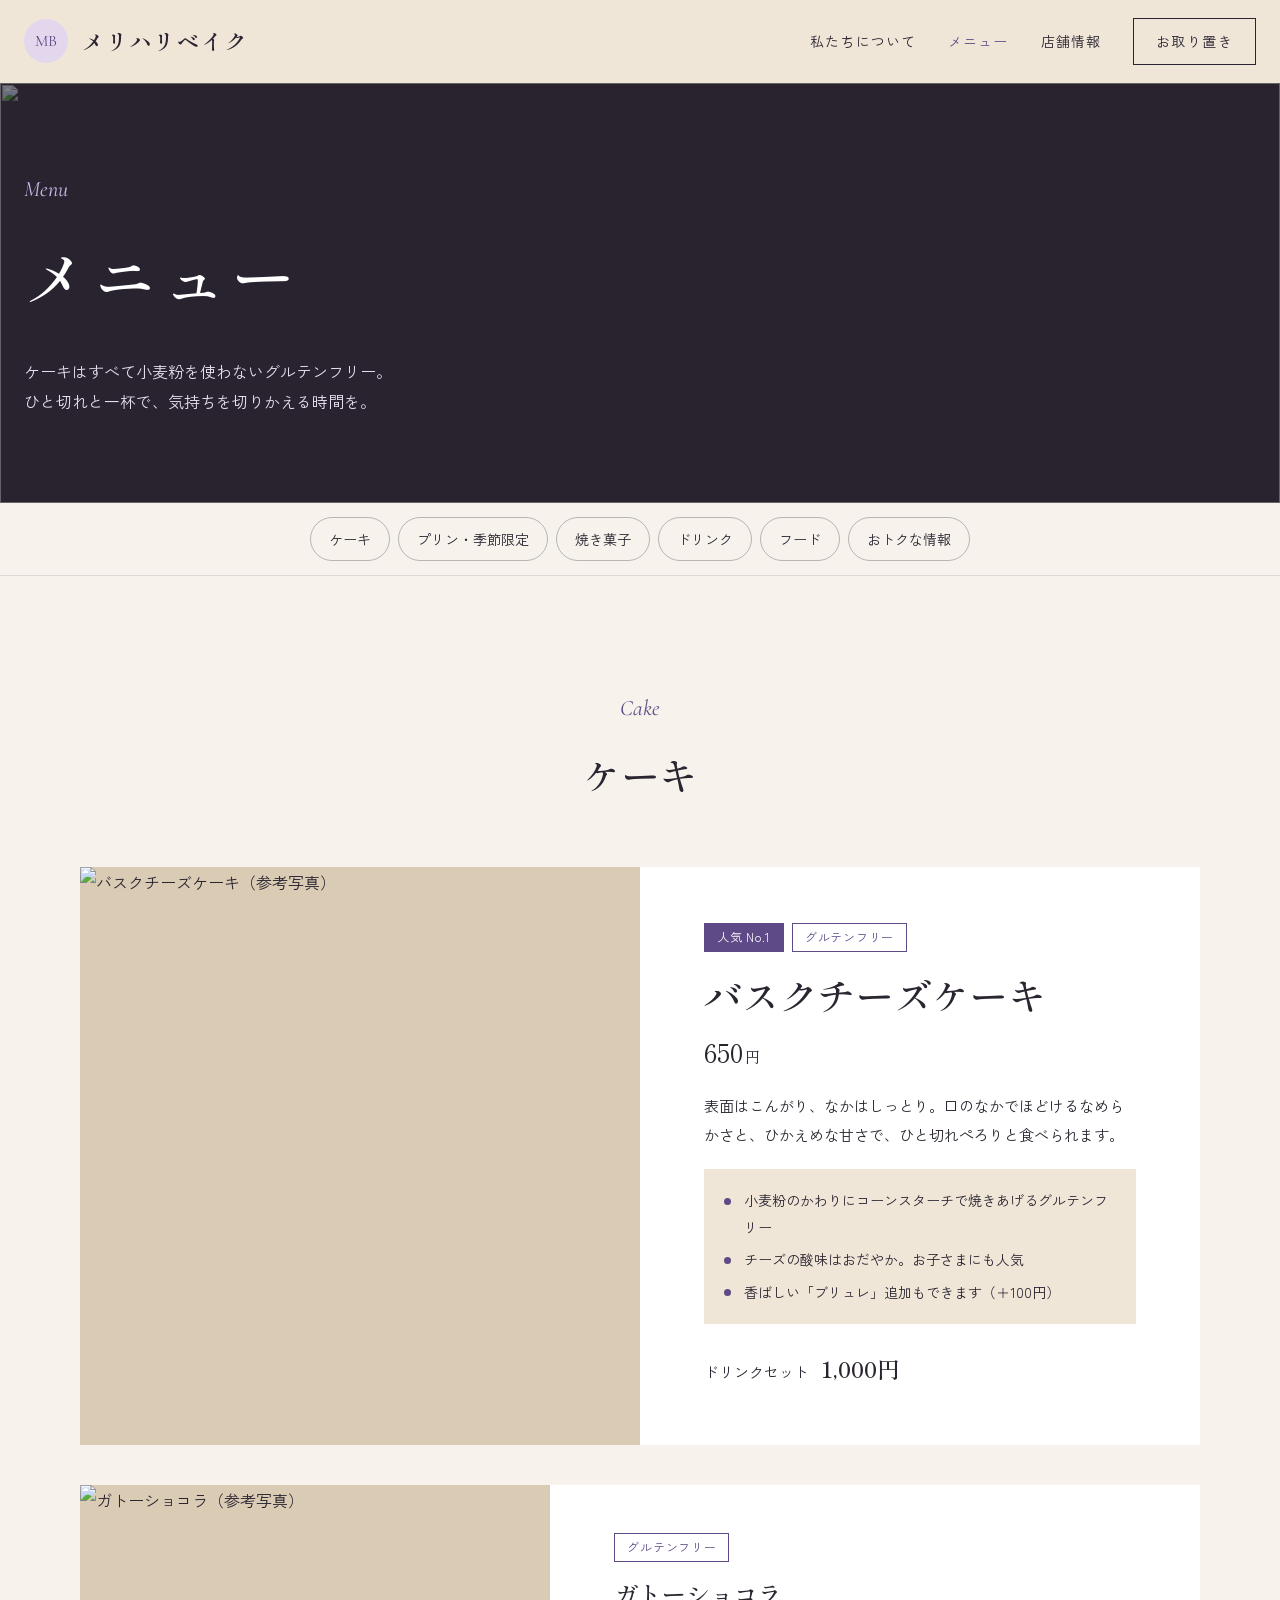
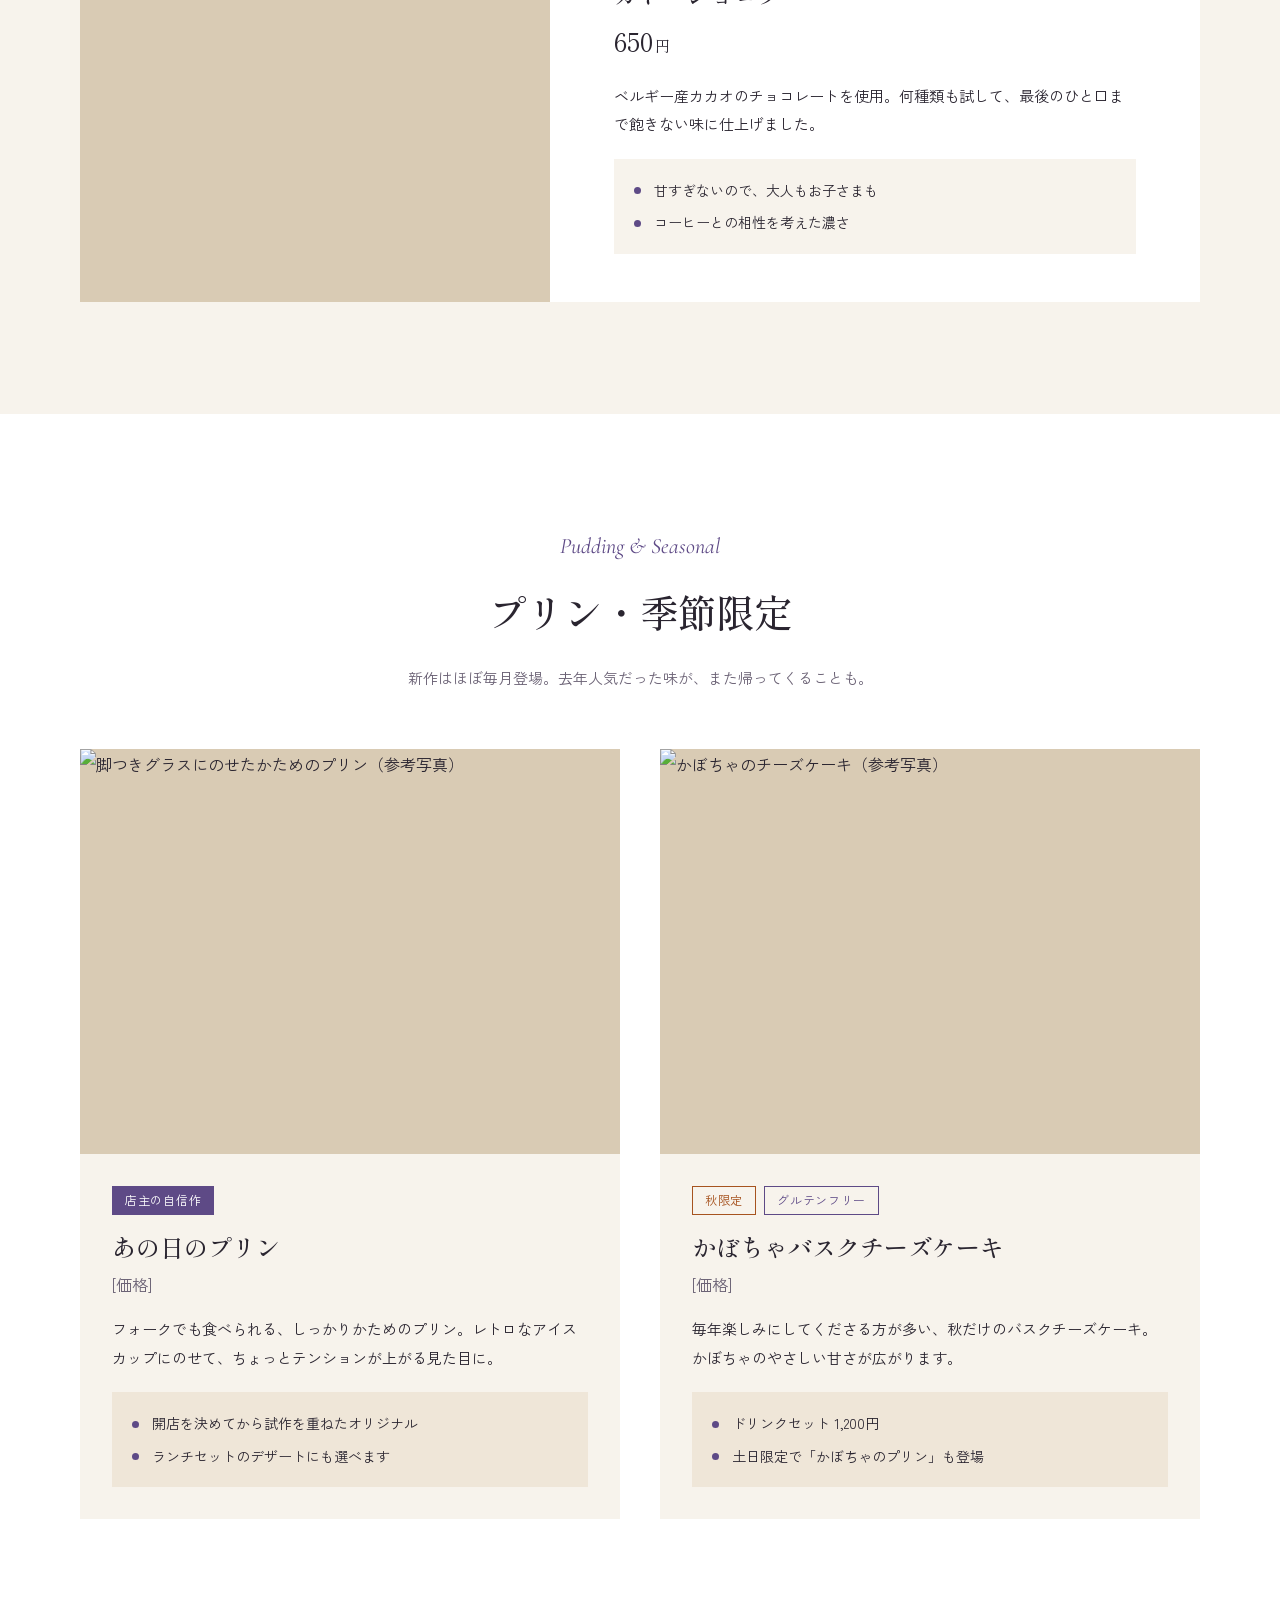
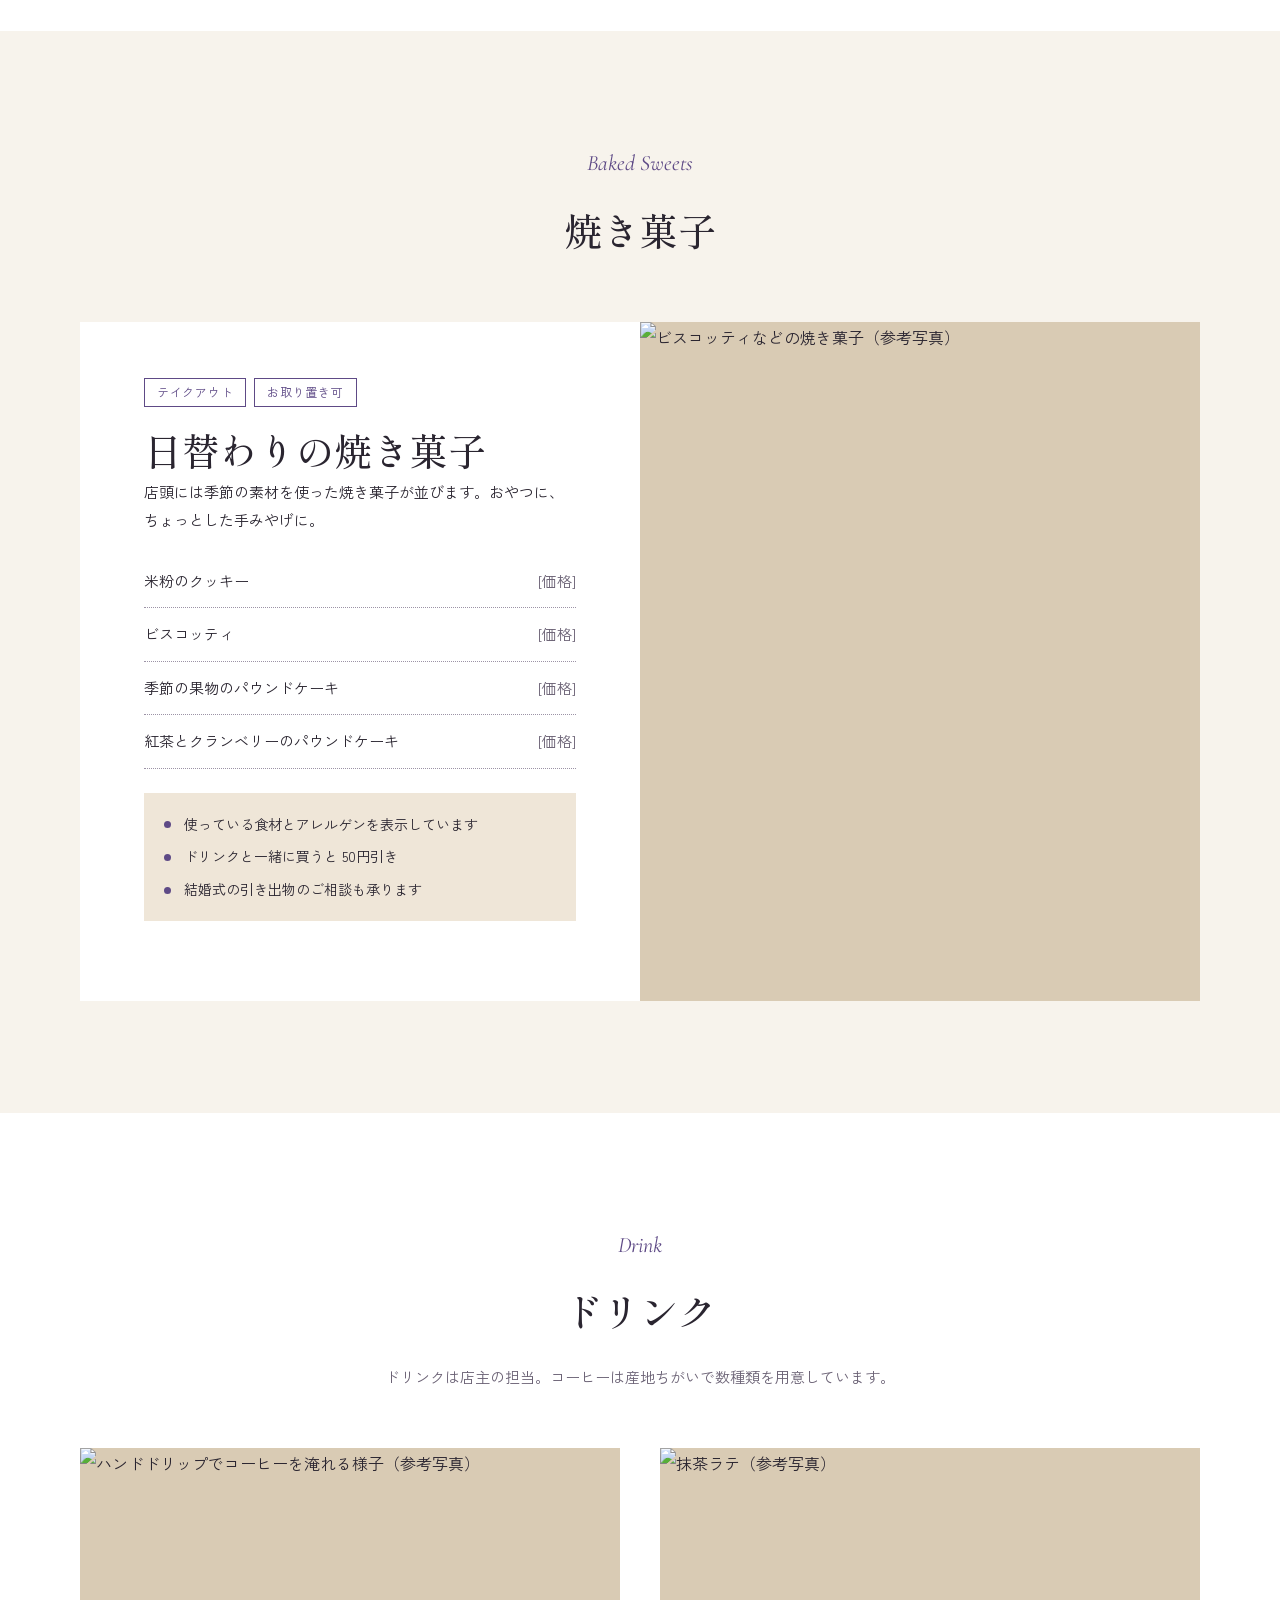
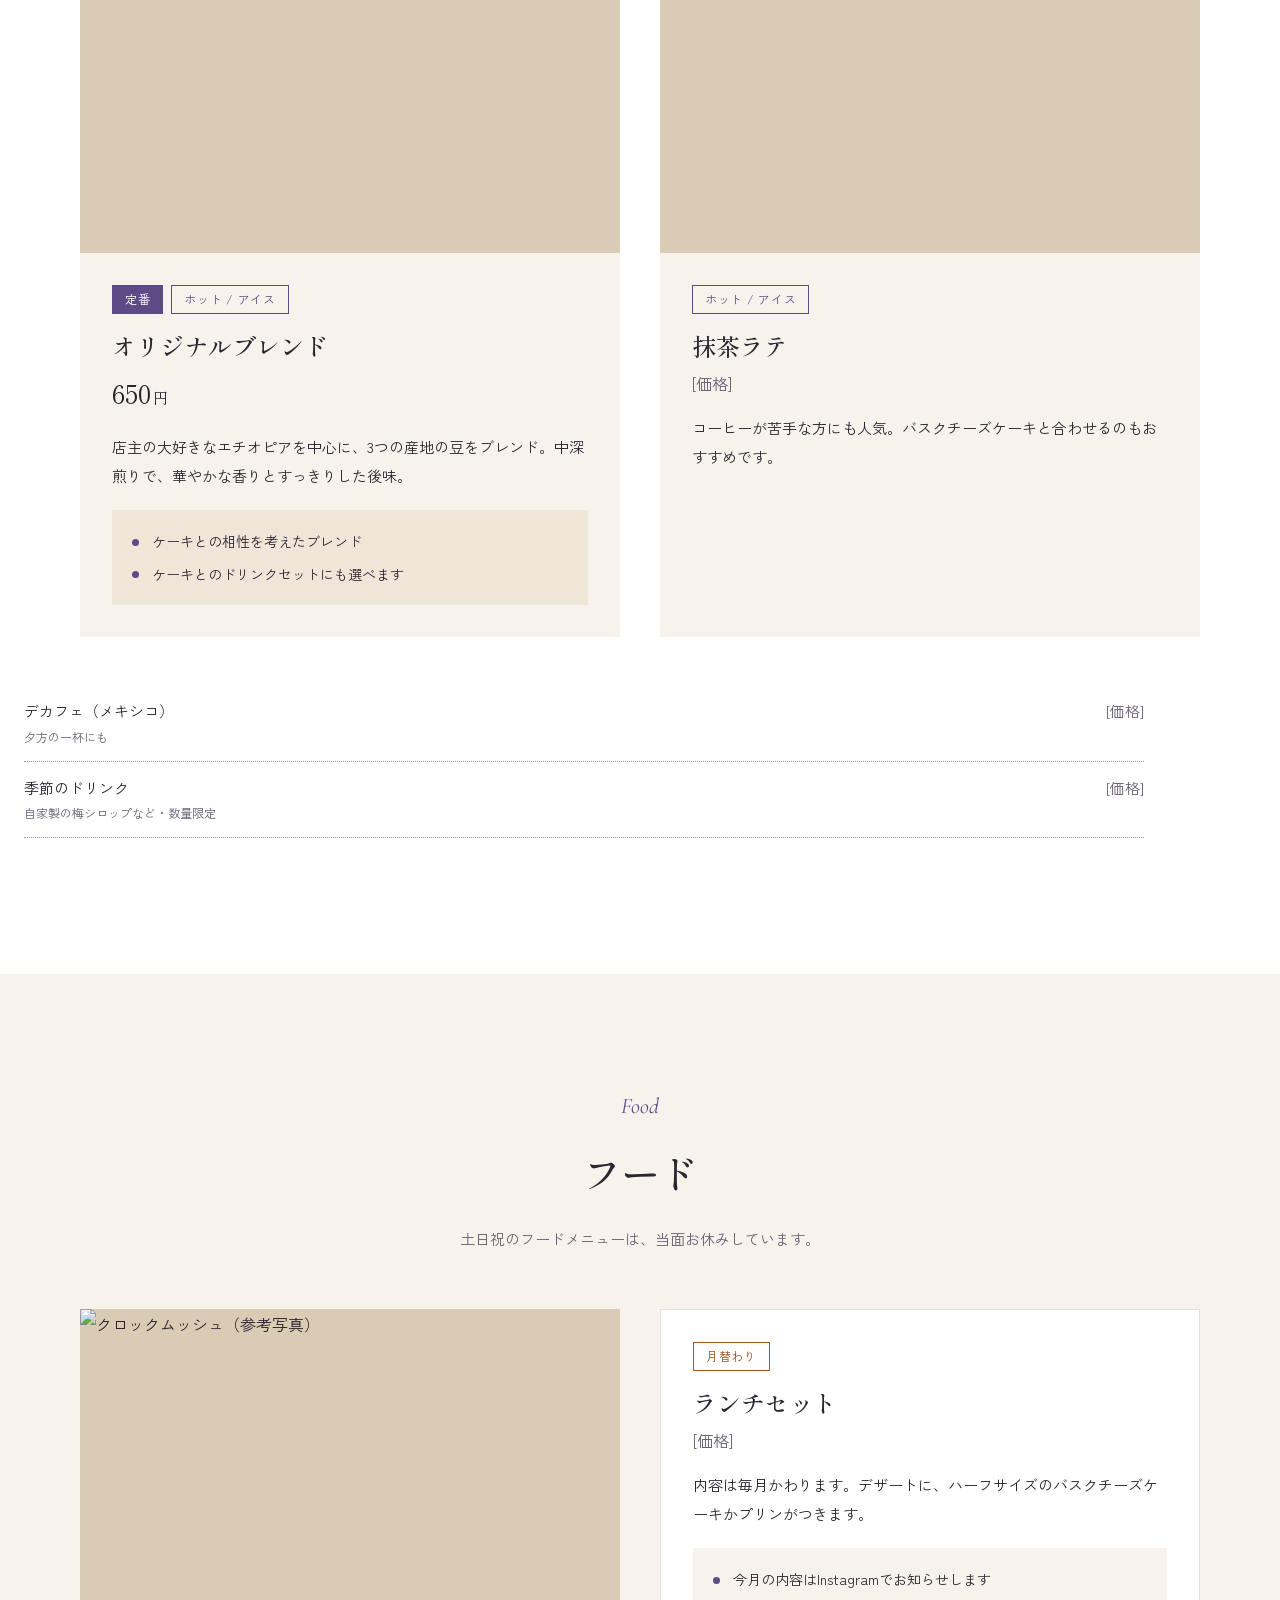
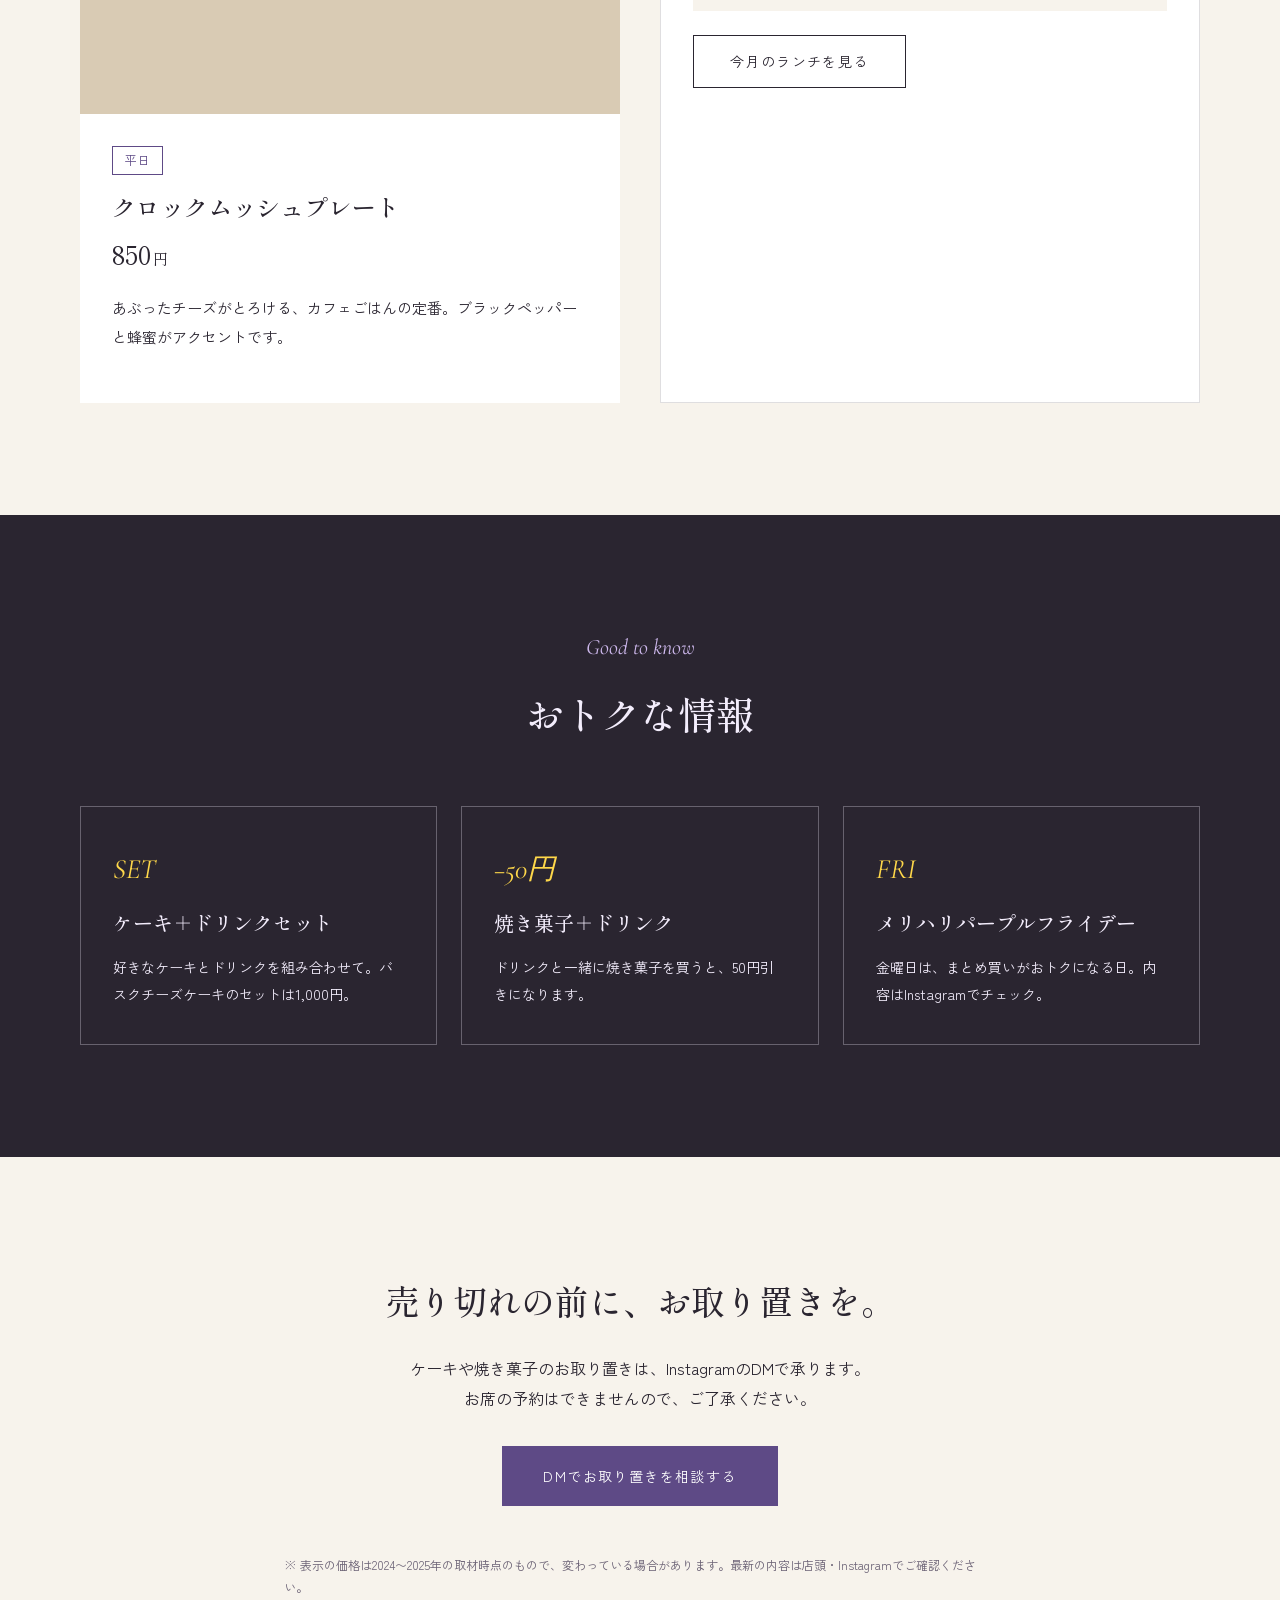
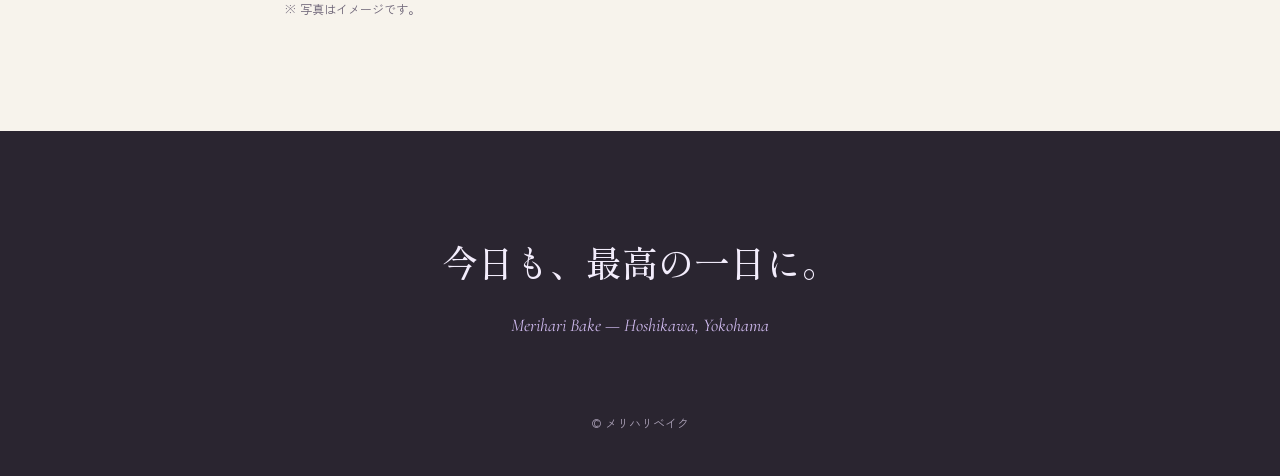
==== menu.html @ c96ef7c1 "Add files via upload" ====
<!doctype html>
<html lang="ja">
<head>
  <meta charset="utf-8">
  <meta name="viewport" content="width=device-width, initial-scale=1">
  <title>メニュー｜メリハリベイク 横浜・星川のベイクカフェ</title>
  <meta name="description" content="メリハリベイクのメニュー。グルテンフリーのバスクチーズケーキ、ガトーショコラ、あの日のプリン、焼き菓子、オリジナルブレンドコーヒー、クロックムッシュプレートなど。">
  <link rel="preconnect" href="https://fonts.googleapis.com">
  <link rel="preconnect" href="https://fonts.gstatic.com" crossorigin>
  <link href="https://fonts.googleapis.com/css2?family=Shippori+Mincho:wght@500;600&family=Zen+Kaku+Gothic+New:wght@400;500;700&family=Cormorant+Garamond:ital,wght@1,500&display=swap" rel="stylesheet">
  <link rel="stylesheet" href="style.css?v=6">
</head>
<body>

  <header class="site-header">
    <div class="site-header__inner">
      <a href="index.html" class="brand">
        <span class="brand__logo" aria-hidden="true">MB</span>
        <span class="brand__name">メリハリベイク</span>
      </a>
      <button class="nav-toggle" type="button" aria-expanded="false" aria-controls="global-nav" aria-label="メニューを開く">
        <span></span><span></span><span></span>
      </button>
      <nav id="global-nav" class="global-nav">
        <a href="index.html#about">私たちについて</a>
        <a href="menu.html" aria-current="page">メニュー</a>
        <a href="index.html#info">店舗情報</a>
        <a href="https://www.instagram.com/meriharibake/" class="btn-line" target="_blank" rel="noopener">お取り置き</a>
      </nav>
    </div>
  </header>

  <main>
    <section class="page-hero">
      <img class="page-hero__bg" src="images/cheesecake.jpg" alt="">
      <div class="page-hero__inner">
        <p class="eyebrow eyebrow--light">Menu</p>
        <h1 class="page-hero__title">メニュー</h1>
        <p class="page-hero__lead">ケーキはすべて小麦粉を使わないグルテンフリー。<br>ひと切れと一杯で、気持ちを切りかえる時間を。</p>
      </div>
    </section>

    <nav class="category-nav" aria-label="メニューのカテゴリー">
      <a href="#cake">ケーキ</a>
      <a href="#seasonal">プリン・季節限定</a>
      <a href="#baked">焼き菓子</a>
      <a href="#drink">ドリンク</a>
      <a href="#food">フード</a>
      <a href="#deal">おトクな情報</a>
    </nav>

    <!-- ===== ケーキ ===== -->
    <section id="cake" class="menu-section">
      <div class="menu-section__head">
        <p class="eyebrow">Cake</p>
        <h2 class="section-title">ケーキ</h2>
      </div>

      <article class="pickup">
        <div class="pickup__media">
          <img src="images/cheesecake.jpg" alt="バスクチーズケーキ（参考写真）" loading="lazy">
        </div>
        <div class="pickup__body">
          <ul class="tags">
            <li class="tag tag--accent">人気 No.1</li>
            <li class="tag">グルテンフリー</li>
          </ul>
          <h3 class="item-name item-name--large">バスクチーズケーキ</h3>
          <p class="item-price">650<span>円</span></p>
          <p class="item-desc">表面はこんがり、なかはしっとり。口のなかでほどけるなめらかさと、ひかえめな甘さで、ひと切れぺろりと食べられます。</p>
          <ul class="points">
            <li>小麦粉のかわりにコーンスターチで焼きあげるグルテンフリー</li>
            <li>チーズの酸味はおだやか。お子さまにも人気</li>
            <li>香ばしい「ブリュレ」追加もできます（＋100円）</li>
          </ul>
          <p class="item-set">ドリンクセット <strong>1,000円</strong></p>
        </div>
      </article>

      <div class="item-grid item-grid--single">
        <article class="item-card">
          <div class="item-card__media">
            <img src="images/menu/gateau-chocolat.jpg" alt="ガトーショコラ（参考写真）" loading="lazy">
          </div>
          <div class="item-card__body">
            <ul class="tags"><li class="tag">グルテンフリー</li></ul>
            <h3 class="item-name">ガトーショコラ</h3>
            <p class="item-price">650<span>円</span></p>
            <p class="item-desc">ベルギー産カカオのチョコレートを使用。何種類も試して、最後のひと口まで飽きない味に仕上げました。</p>
            <ul class="points">
              <li>甘すぎないので、大人もお子さまも</li>
              <li>コーヒーとの相性を考えた濃さ</li>
            </ul>
          </div>
        </article>
      </div>
    </section>

    <!-- ===== プリン・季節限定 ===== -->
    <section id="seasonal" class="menu-section menu-section--tint">
      <div class="menu-section__head">
        <p class="eyebrow">Pudding &amp; Seasonal</p>
        <h2 class="section-title">プリン・季節限定</h2>
        <p class="menu-section__lead">新作はほぼ毎月登場。去年人気だった味が、また帰ってくることも。</p>
      </div>

      <div class="item-grid">
        <article class="item-card">
          <div class="item-card__media">
            <img src="images/menu/pudding.jpg" alt="脚つきグラスにのせたかためのプリン（参考写真）" loading="lazy">
          </div>
          <div class="item-card__body">
            <ul class="tags"><li class="tag tag--accent">店主の自信作</li></ul>
            <h3 class="item-name">あの日のプリン</h3>
            <p class="item-price item-price--tbd">[価格]</p>
            <p class="item-desc">フォークでも食べられる、しっかりかためのプリン。レトロなアイスカップにのせて、ちょっとテンションが上がる見た目に。</p>
            <ul class="points">
              <li>開店を決めてから試作を重ねたオリジナル</li>
              <li>ランチセットのデザートにも選べます</li>
            </ul>
          </div>
        </article>

        <article class="item-card">
          <div class="item-card__media">
            <img src="images/menu/pumpkin-basque.jpg" alt="かぼちゃのチーズケーキ（参考写真）" loading="lazy">
          </div>
          <div class="item-card__body">
            <ul class="tags">
              <li class="tag tag--season">秋限定</li>
              <li class="tag">グルテンフリー</li>
            </ul>
            <h3 class="item-name">かぼちゃバスクチーズケーキ</h3>
            <p class="item-price item-price--tbd">[価格]</p>
            <p class="item-desc">毎年楽しみにしてくださる方が多い、秋だけのバスクチーズケーキ。かぼちゃのやさしい甘さが広がります。</p>
            <ul class="points">
              <li>ドリンクセット 1,200円</li>
              <li>土日限定で「かぼちゃのプリン」も登場</li>
            </ul>
          </div>
        </article>
      </div>
    </section>

    <!-- ===== 焼き菓子 ===== -->
    <section id="baked" class="menu-section">
      <div class="menu-section__head">
        <p class="eyebrow">Baked Sweets</p>
        <h2 class="section-title">焼き菓子</h2>
      </div>

      <article class="pickup pickup--reverse">
        <div class="pickup__media">
          <img src="images/menu/baked-sweets.jpg" alt="ビスコッティなどの焼き菓子（参考写真）" loading="lazy">
        </div>
        <div class="pickup__body">
          <ul class="tags"><li class="tag">テイクアウト</li><li class="tag">お取り置き可</li></ul>
          <h3 class="item-name item-name--large">日替わりの焼き菓子</h3>
          <p class="item-desc">店頭には季節の素材を使った焼き菓子が並びます。おやつに、ちょっとした手みやげに。</p>
          <ul class="price-list">
            <li><span>米粉のクッキー</span><span class="price-list__price">[価格]</span></li>
            <li><span>ビスコッティ</span><span class="price-list__price">[価格]</span></li>
            <li><span>季節の果物のパウンドケーキ</span><span class="price-list__price">[価格]</span></li>
            <li><span>紅茶とクランベリーのパウンドケーキ</span><span class="price-list__price">[価格]</span></li>
          </ul>
          <ul class="points">
            <li>使っている食材とアレルゲンを表示しています</li>
            <li>ドリンクと一緒に買うと 50円引き</li>
            <li>結婚式の引き出物のご相談も承ります</li>
          </ul>
        </div>
      </article>
    </section>

    <!-- ===== ドリンク ===== -->
    <section id="drink" class="menu-section menu-section--tint">
      <div class="menu-section__head">
        <p class="eyebrow">Drink</p>
        <h2 class="section-title">ドリンク</h2>
        <p class="menu-section__lead">ドリンクは店主の担当。コーヒーは産地ちがいで数種類を用意しています。</p>
      </div>

      <div class="item-grid">
        <article class="item-card">
          <div class="item-card__media">
            <img src="images/coffee.jpg" alt="ハンドドリップでコーヒーを淹れる様子（参考写真）" loading="lazy">
          </div>
          <div class="item-card__body">
            <ul class="tags"><li class="tag tag--accent">定番</li><li class="tag">ホット / アイス</li></ul>
            <h3 class="item-name">オリジナルブレンド</h3>
            <p class="item-price">650<span>円</span></p>
            <p class="item-desc">店主の大好きなエチオピアを中心に、3つの産地の豆をブレンド。中深煎りで、華やかな香りとすっきりした後味。</p>
            <ul class="points">
              <li>ケーキとの相性を考えたブレンド</li>
              <li>ケーキとのドリンクセットにも選べます</li>
            </ul>
          </div>
        </article>

        <article class="item-card">
          <div class="item-card__media">
            <img src="images/menu/matcha-latte.jpg" alt="抹茶ラテ（参考写真）" loading="lazy">
          </div>
          <div class="item-card__body">
            <ul class="tags"><li class="tag">ホット / アイス</li></ul>
            <h3 class="item-name">抹茶ラテ</h3>
            <p class="item-price item-price--tbd">[価格]</p>
            <p class="item-desc">コーヒーが苦手な方にも人気。バスクチーズケーキと合わせるのもおすすめです。</p>
          </div>
        </article>
      </div>

      <ul class="price-list price-list--wide">
        <li><span>デカフェ（メキシコ）<small>夕方の一杯にも</small></span><span class="price-list__price">[価格]</span></li>
        <li><span>季節のドリンク<small>自家製の梅シロップなど・数量限定</small></span><span class="price-list__price">[価格]</span></li>
      </ul>
    </section>

    <!-- ===== フード ===== -->
    <section id="food" class="menu-section">
      <div class="menu-section__head">
        <p class="eyebrow">Food</p>
        <h2 class="section-title">フード</h2>
        <p class="menu-section__lead">土日祝のフードメニューは、当面お休みしています。</p>
      </div>

      <div class="item-grid">
        <article class="item-card">
          <div class="item-card__media">
            <img src="images/menu/croque-monsieur.jpg" alt="クロックムッシュ（参考写真）" loading="lazy">
          </div>
          <div class="item-card__body">
            <ul class="tags"><li class="tag">平日</li></ul>
            <h3 class="item-name">クロックムッシュプレート</h3>
            <p class="item-price">850<span>円</span></p>
            <p class="item-desc">あぶったチーズがとろける、カフェごはんの定番。ブラックペッパーと蜂蜜がアクセントです。</p>
          </div>
        </article>

        <article class="item-card item-card--text">
          <div class="item-card__body">
            <ul class="tags"><li class="tag tag--season">月替わり</li></ul>
            <h3 class="item-name">ランチセット</h3>
            <p class="item-price item-price--tbd">[価格]</p>
            <p class="item-desc">内容は毎月かわります。デザートに、ハーフサイズのバスクチーズケーキかプリンがつきます。</p>
            <ul class="points">
              <li>今月の内容はInstagramでお知らせします</li>
            </ul>
            <a href="https://www.instagram.com/meriharibake/" class="btn-line" target="_blank" rel="noopener">今月のランチを見る</a>
          </div>
        </article>
      </div>
    </section>

    <!-- ===== おトクな情報 ===== -->
    <section id="deal" class="deal">
      <div class="menu-section__head">
        <p class="eyebrow eyebrow--light">Good to know</p>
        <h2 class="section-title">おトクな情報</h2>
      </div>
      <div class="deal__grid">
        <div class="deal__item">
          <p class="deal__label">SET</p>
          <h3 class="deal__title">ケーキ＋ドリンクセット</h3>
          <p>好きなケーキとドリンクを組み合わせて。バスクチーズケーキのセットは1,000円。</p>
        </div>
        <div class="deal__item">
          <p class="deal__label">−50円</p>
          <h3 class="deal__title">焼き菓子＋ドリンク</h3>
          <p>ドリンクと一緒に焼き菓子を買うと、50円引きになります。</p>
        </div>
        <div class="deal__item">
          <p class="deal__label">FRI</p>
          <h3 class="deal__title">メリハリパープルフライデー</h3>
          <p>金曜日は、まとめ買いがおトクになる日。内容はInstagramでチェック。</p>
        </div>
      </div>
    </section>

    <section class="menu-cta">
      <h2 class="menu-cta__title">売り切れの前に、お取り置きを。</h2>
      <p>ケーキや焼き菓子のお取り置きは、InstagramのDMで承ります。<br>お席の予約はできませんので、ご了承ください。</p>
      <a href="https://www.instagram.com/meriharibake/" class="btn-fill" target="_blank" rel="noopener">DMでお取り置きを相談する</a>
      <p class="menu-cta__note">※ 表示の価格は2024〜2025年の取材時点のもので、変わっている場合があります。最新の内容は店頭・Instagramでご確認ください。<br>※ 写真はイメージです。</p>
    </section>
  </main>

  <footer class="site-footer">
    <p class="site-footer__message">今日も、最高の一日に。</p>
    <p class="site-footer__sub">Merihari Bake — Hoshikawa, Yokohama</p>
    <small class="site-footer__copy">© メリハリベイク</small>
  </footer>

  <script>
    const toggle = document.querySelector('.nav-toggle');
    const nav = document.getElementById('global-nav');
    toggle.addEventListener('click', () => {
      const open = toggle.getAttribute('aria-expanded') === 'true';
      toggle.setAttribute('aria-expanded', String(!open));
      toggle.setAttribute('aria-label', open ? 'メニューを開く' : 'メニューを閉じる');
      nav.classList.toggle('is-open', !open);
    });
    nav.querySelectorAll('a').forEach((link) => {
      link.addEventListener('click', () => {
        toggle.setAttribute('aria-expanded', 'false');
        toggle.setAttribute('aria-label', 'メニューを開く');
        nav.classList.remove('is-open');
      });
    });
  </script>
</body>
</html>
---- style.css ----
/* ===== メリハリベイク E案 ===== */

:root {
  --color-ivory: #F7F3EC;
  --color-beige: #EFE6D8;
  --color-ink: #2A2530;
  --color-purple: #5E4A86;
  --color-purple-light: #E3D7EE;
  --color-lilac: #CDB8EC;
  --color-night-text: #F3EDFC;
  --color-muted: #6B6275;
  --color-white: #FFFFFF;

  --font-serif: 'Shippori Mincho', serif;
  --font-sans: 'Zen Kaku Gothic New', sans-serif;
  --font-accent: 'Cormorant Garamond', serif;

  --content-width: 1280px;
  --gutter: 24px;
}

*,
*::before,
*::after {
  box-sizing: border-box;
}

html {
  scroll-behavior: smooth;
}

/* 固定ヘッダーにリンク先の見出しが隠れないように */
section[id] {
  scroll-margin-top: 80px;
}

body {
  margin: 0;
  background: var(--color-ivory);
  color: var(--color-ink);
  font-family: var(--font-sans);
  line-height: 1.9;
  -webkit-font-smoothing: antialiased;
}

img {
  display: block;
  max-width: 100%;
}

a {
  color: var(--color-purple);
}

h1,
h2,
h3,
p {
  margin: 0;
}

/* ----- 共通パーツ ----- */

.eyebrow {
  font-family: var(--font-accent);
  font-style: italic;
  font-size: 22px;
  color: var(--color-purple);
}

.section-head {
  text-align: center;
  margin-bottom: 64px;
}

.section-title {
  font-family: var(--font-serif);
  font-weight: 500;
  font-size: clamp(28px, 3vw, 40px);
  margin-top: 8px;
}

.btn-line,
.btn-fill {
  display: inline-block;
  padding: 12px 36px;
  border: 1px solid var(--color-ink);
  color: var(--color-ink);
  font-size: 14px;
  letter-spacing: 0.1em;
  text-decoration: none;
  transition: background-color 0.3s, color 0.3s, background-size 0.4s ease;
}

.btn-line:hover {
  background: var(--color-ink);
  color: var(--color-white);
}

.btn-line--light {
  border-color: var(--color-white);
  color: var(--color-white);
}

.btn-line--light:hover {
  background: var(--color-white);
  color: var(--color-ink);
}

.btn-fill {
  background: var(--color-purple);
  border-color: var(--color-purple);
  color: var(--color-white);
}

.btn-fill:hover {
  background: var(--color-ink);
  border-color: var(--color-ink);
}

/* ----- ヘッダー ----- */

.site-header {
  position: sticky;
  top: 0;
  z-index: 10;
  background: var(--color-beige);
  padding: 0 var(--gutter);
}

.site-header__inner {
  max-width: var(--content-width);
  margin: 0 auto;
  padding: 18px 0;
  display: flex;
  align-items: center;
  justify-content: space-between;
  gap: 24px;
}

.brand {
  display: flex;
  align-items: center;
  gap: 14px;
  color: var(--color-ink);
  text-decoration: none;
}

.brand__logo {
  width: 44px;
  height: 44px;
  border-radius: 50%;
  background: var(--color-purple-light);
  color: var(--color-purple);
  display: flex;
  align-items: center;
  justify-content: center;
  font-family: var(--font-accent);
  font-size: 16px;
}

.brand__name {
  font-family: var(--font-serif);
  font-weight: 600;
  font-size: 22px;
  letter-spacing: 0.08em;
}

.global-nav {
  display: flex;
  align-items: center;
  gap: 32px;
  font-size: 14px;
  letter-spacing: 0.08em;
}

.global-nav a:not(.btn-line) {
  color: var(--color-ink);
  text-decoration: none;
  padding: 10px 0;
}

.global-nav a:not(.btn-line):hover {
  color: var(--color-purple);
}

.global-nav .btn-line {
  padding: 9px 22px;
}

.nav-toggle {
  display: none;
}

/* ----- ファーストビュー ----- */

.hero {
  position: relative;
  min-height: 680px;
  display: flex;
  align-items: center;
  padding: 80px var(--gutter);
  color: var(--color-white);
  background: #3A3340;
  overflow: hidden;
}

.hero__bg {
  position: absolute;
  inset: 0;
  width: 100%;
  height: 100%;
  object-fit: cover;
  object-position: 70% 50%;
}

.hero::after {
  content: '';
  position: absolute;
  inset: 0;
  background: rgba(28, 22, 34, 0.45);
}

.hero__inner {
  position: relative;
  z-index: 1;
  width: 100%;
  max-width: var(--content-width);
  margin: 0 auto;
}

.hero__lead {
  margin-bottom: 20px;
  font-size: 15px;
  letter-spacing: 0.14em;
  color: #E6DDF0;
}

.hero__title {
  font-family: var(--font-serif);
  font-weight: 500;
  font-size: clamp(34px, 5.4vw, 72px);
  line-height: 1.5;
  letter-spacing: 0.04em;
  margin-bottom: 48px;
}

.hero__actions {
  display: flex;
  flex-wrap: wrap;
  gap: 20px;
}

.hero__actions .btn-line {
  padding: 14px 44px;
  font-size: 15px;
}

/* ----- 私たちについて ----- */

.about {
  max-width: 760px;
  margin: 0 auto;
  padding: 128px var(--gutter);
  text-align: center;
}

.about__title {
  font-family: var(--font-serif);
  font-weight: 500;
  font-size: clamp(24px, 3vw, 38px);
  line-height: 1.7;
  margin: 12px 0 32px;
}

.about__text {
  font-size: 16px;
  margin-bottom: 40px;
}

.about__mark {
  display: flex;
  justify-content: center;
  align-items: center;
  gap: 16px;
}

.reveal--line {
  display: block;
}

/* スクロールで文字をゆっくり表示（JavaScriptが動くときだけ隠す） */
.js-reveal .reveal {
  opacity: 0;
  transform: translateY(24px);
  transition: opacity 1.4s ease, transform 1.4s ease;
}

.js-reveal .reveal.is-visible {
  opacity: 1;
  transform: none;
}

/* 動きを減らす設定の人には、最初から表示する */
@media (prefers-reduced-motion: reduce) {
  .js-reveal .reveal {
    opacity: 1;
    transform: none;
    transition: none;
  }
}

.about__line {
  width: 64px;
  height: 1px;
  background: var(--color-purple);
}

/* キャラクター画像に差し替える場所 */
.about__character {
  width: 72px;
  height: 72px;
  border-radius: 50%;
  background: var(--color-purple-light);
  color: var(--color-purple);
  display: flex;
  align-items: center;
  justify-content: center;
  font-size: 10px;
}

/* ----- 写真と文章の左右交互ブロック ----- */

.split {
  display: flex;
}

.split--reverse {
  flex-direction: row-reverse;
}

.split__media,
.split__body {
  flex: 1 1 50%;
  min-width: 0;
}

.split__media {
  position: relative;
  min-height: 560px;
  background: #D9CBB4;
}

.split__media img {
  position: absolute;
  inset: 0;
  width: 100%;
  height: 100%;
  object-fit: cover;
}

.split__body {
  display: flex;
  flex-direction: column;
  justify-content: center;
  align-items: flex-start;
  padding: 80px clamp(24px, 6vw, 96px);
  background: var(--color-white);
}

.split__title {
  font-family: var(--font-serif);
  font-weight: 500;
  font-size: clamp(40px, 4.6vw, 64px);
  line-height: 1.4;
}

.split__sub {
  margin: 8px 0 28px;
  font-size: 16px;
  color: var(--color-purple);
}

.split__text {
  max-width: 30em;
  margin-bottom: 36px;
  font-size: 15px;
}

.split--dark .split__body {
  background: var(--color-ink);
  color: var(--color-night-text);
}

.split--dark .split__sub {
  color: var(--color-lilac);
}

.split--beige .split__body {
  background: var(--color-beige);
}

/* 画面に入ったら、写真はスライドイン・文字はふわっと表示 */
.js-reveal .split {
  overflow: hidden;
}

.js-reveal .split__media {
  opacity: 0;
  transform: translateX(-80px);
  transition: opacity 1.2s ease, transform 1.4s cubic-bezier(0.22, 1, 0.36, 1);
}

/* 写真が右側のブロックは、右からスライドイン */
.js-reveal .split--reverse .split__media {
  transform: translateX(80px);
}

.js-reveal .split__body > * {
  opacity: 0;
  transform: translateY(24px);
  transition: opacity 1.4s ease, transform 1.4s ease;
}

.js-reveal .split__body > :nth-child(1) { transition-delay: 0.4s; }
.js-reveal .split__body > :nth-child(2) { transition-delay: 0.65s; }
.js-reveal .split__body > :nth-child(3) { transition-delay: 0.9s; }
.js-reveal .split__body > :nth-child(4) { transition-delay: 1.15s; }

.js-reveal .split.is-visible .split__media,
.js-reveal .split.is-visible .split__body > * {
  opacity: 1;
  transform: none;
}

@media (prefers-reduced-motion: reduce) {
  .js-reveal .split__media,
  .js-reveal .split__body > * {
    opacity: 1;
    transform: none;
    transition: none;
  }
}

/* ボタンにカーソルを乗せると、文字の下に線が伸びる */
.split .btn-line {
  background-image: linear-gradient(currentColor, currentColor);
  background-repeat: no-repeat;
  background-position: 36px calc(100% - 10px);
  background-size: 0 1px;
  /* 線と文字の色を、同じ速さでゆっくり変える */
  transition: color 0.9s ease, background-size 0.9s ease;
}

/* ふわっと表示の待ち時間を、ホバーの色・線には効かせない */
.js-reveal .split__body > .btn-line {
  transition: opacity 1.4s ease 1.15s, transform 1.4s ease 1.15s, color 0.9s ease, background-size 0.9s ease;
}

.split .btn-line:hover,
.split .btn-line:focus-visible {
  background-color: transparent;
  color: var(--color-purple);
  background-size: calc(100% - 72px) 1px;
}

.split .btn-line--light:hover,
.split .btn-line--light:focus-visible {
  color: var(--color-lilac);
}

/* ----- メニュー ----- */

.menu {
  max-width: 960px;
  margin: 0 auto;
  padding: 128px var(--gutter);
}

.menu__grid {
  display: grid;
  grid-template-columns: repeat(2, minmax(0, 1fr));
  gap: 48px 72px;
}

.menu__heading {
  font-family: var(--font-serif);
  font-weight: 600;
  font-size: 20px;
  padding-bottom: 12px;
  margin-bottom: 20px;
  border-bottom: 1px solid var(--color-ink);
}

.menu__list {
  list-style: none;
  margin: 0;
  padding: 0;
}

.menu__list li {
  display: flex;
  align-items: baseline;
  gap: 12px;
  font-size: 15px;
}

.menu__list li + li {
  margin-top: 14px;
}

/* 品名と価格をつなぐ点線 */
.menu__list li::after {
  content: '';
  order: 1;
  flex: 1;
  border-bottom: 1px dotted #9C93A6;
}

.menu__price {
  order: 2;
}

.menu__note {
  margin-top: 48px;
  text-align: center;
  font-size: 13px;
  color: var(--color-muted);
}

.menu__more {
  margin-top: 32px;
  text-align: center;
}

/* ----- 店舗情報 ----- */

.info {
  background: var(--color-beige);
  padding: 112px var(--gutter);
}

.info__inner {
  max-width: var(--content-width);
  margin: 0 auto;
  display: flex;
  gap: 64px;
}

.info__body {
  flex: 1 1 400px;
  min-width: 0;
}

.info__body .section-title {
  margin-bottom: 32px;
}

.info__list {
  display: grid;
  grid-template-columns: 6.5em 1fr;
  gap: 16px;
  margin: 0;
  font-size: 15px;
}

.info__list dt {
  color: var(--color-purple);
}

.info__list dd {
  margin: 0;
}

.info__actions {
  display: flex;
  flex-wrap: wrap;
  gap: 16px;
  margin-top: 40px;
}

.info__map {
  flex: 1 1 520px;
  min-width: 0;
  min-height: 380px;
  background: #DCCFBC;
}

.info__map iframe {
  display: block;
  width: 100%;
  height: 100%;
  min-height: 380px;
  border: 0;
}

/* ----- フッター ----- */

.site-footer {
  background: var(--color-ink);
  color: var(--color-night-text);
  padding: 96px var(--gutter) 40px;
  text-align: center;
}

.site-footer__message {
  font-family: var(--font-serif);
  font-weight: 500;
  font-size: clamp(24px, 3vw, 36px);
  margin-bottom: 12px;
}

.site-footer__sub {
  font-family: var(--font-accent);
  font-style: italic;
  font-size: 18px;
  color: var(--color-lilac);
  margin-bottom: 64px;
}

.site-footer__copy {
  font-size: 12px;
  color: #A99FB5;
}

/* =====================================================
   メニューページ（menu.html）
   ===================================================== */

.global-nav a[aria-current='page'] {
  color: var(--color-purple);
}

.eyebrow--light {
  color: var(--color-lilac);
}

/* ----- ページ見出し ----- */

.page-hero {
  position: relative;
  min-height: 420px;
  display: flex;
  align-items: center;
  padding: 80px var(--gutter);
  color: var(--color-white);
  background: #3A3340;
  overflow: hidden;
}

.page-hero__bg {
  position: absolute;
  inset: 0;
  width: 100%;
  height: 100%;
  object-fit: cover;
}

.page-hero::after {
  content: '';
  position: absolute;
  inset: 0;
  background: rgba(28, 22, 34, 0.55);
}

.page-hero__inner {
  position: relative;
  z-index: 1;
  width: 100%;
  max-width: var(--content-width);
  margin: 0 auto;
}

.page-hero__title {
  font-family: var(--font-serif);
  font-weight: 500;
  font-size: clamp(36px, 5vw, 64px);
  letter-spacing: 0.08em;
  margin: 4px 0 20px;
}

.page-hero__lead {
  font-size: 16px;
  color: #E6DDF0;
}

/* ----- カテゴリーナビ ----- */

.category-nav {
  position: sticky;
  top: 80px;
  z-index: 5;
  display: flex;
  justify-content: center;
  gap: 8px;
  padding: 14px var(--gutter);
  background: rgba(247, 243, 236, 0.95);
  border-bottom: 1px solid rgba(42, 37, 48, 0.12);
  overflow-x: auto;
  scrollbar-width: none;
}

.category-nav::-webkit-scrollbar {
  display: none;
}

.category-nav a {
  flex: none;
  padding: 8px 18px;
  border: 1px solid rgba(42, 37, 48, 0.3);
  border-radius: 999px;
  color: var(--color-ink);
  font-size: 14px;
  text-decoration: none;
  white-space: nowrap;
  transition: background-color 0.3s, color 0.3s;
}

.category-nav a:hover {
  background: var(--color-ink);
  border-color: var(--color-ink);
  color: var(--color-white);
}

/* ----- カテゴリーごとのセクション ----- */

.menu-section {
  padding: 112px var(--gutter);
  scroll-margin-top: 140px;
}

.menu-section--tint {
  background: var(--color-white);
}

.menu-section > * {
  max-width: 1120px;
  margin-left: auto;
  margin-right: auto;
}

.menu-section__head {
  text-align: center;
  margin-bottom: 56px;
}

.menu-section__lead {
  margin-top: 16px;
  font-size: 15px;
  color: var(--color-muted);
}

/* ----- タグ・価格・ポイント ----- */

.tags {
  display: flex;
  flex-wrap: wrap;
  gap: 8px;
  list-style: none;
  margin: 0 0 14px;
  padding: 0;
}

.tag {
  padding: 2px 12px;
  border: 1px solid var(--color-purple);
  color: var(--color-purple);
  font-size: 12px;
  letter-spacing: 0.06em;
}

.tag--accent {
  background: var(--color-purple);
  color: var(--color-white);
}

.tag--season {
  border-color: #A6531F;
  color: #A6531F;
}

.item-name {
  font-family: var(--font-serif);
  font-weight: 500;
  font-size: 24px;
  line-height: 1.5;
}

.item-name--large {
  font-size: clamp(28px, 3vw, 38px);
}

.item-price {
  margin: 4px 0 16px;
  font-family: var(--font-serif);
  font-size: 26px;
  color: var(--color-ink);
}

.item-price span {
  margin-left: 2px;
  font-size: 15px;
}

.item-price--tbd {
  font-family: var(--font-sans);
  font-size: 16px;
  color: var(--color-muted);
}

.item-desc {
  font-size: 15px;
  margin-bottom: 20px;
}

/* 「ポイント」の箇条書き */
.points {
  list-style: none;
  margin: 0 0 24px;
  padding: 18px 20px;
  background: var(--color-ivory);
  font-size: 14px;
}

.menu-section--tint .points,
.pickup .points {
  background: var(--color-beige);
}

.points li {
  position: relative;
  padding-left: 1.4em;
}

.points li + li {
  margin-top: 6px;
}

.points li::before {
  content: '';
  position: absolute;
  left: 0;
  top: 0.75em;
  width: 7px;
  height: 7px;
  border-radius: 50%;
  background: var(--color-purple);
}

.item-set {
  font-size: 15px;
}

.item-set strong {
  font-family: var(--font-serif);
  font-size: 22px;
  font-weight: 600;
  margin-left: 8px;
}

/* ----- 大きく見せるおすすめ ----- */

.pickup {
  display: flex;
  background: var(--color-white);
}

.pickup--reverse {
  flex-direction: row-reverse;
}

.pickup + .item-grid {
  margin-top: 40px;
}

.pickup__media {
  position: relative;
  flex: 1 1 50%;
  min-height: 520px;
  background: #D9CBB4;
}

.pickup__media img {
  position: absolute;
  inset: 0;
  width: 100%;
  height: 100%;
  object-fit: cover;
}

.pickup__body {
  flex: 1 1 50%;
  min-width: 0;
  padding: 56px clamp(24px, 5vw, 64px);
}

/* ----- メニューカード ----- */

.item-grid {
  display: grid;
  grid-template-columns: repeat(2, minmax(0, 1fr));
  gap: 40px;
}

.item-card {
  display: flex;
  flex-direction: column;
  background: var(--color-white);
}

.menu-section--tint .item-card {
  background: var(--color-ivory);
}

.item-card__media {
  aspect-ratio: 4 / 3;
  background: #D9CBB4;
  overflow: hidden;
}

.item-card__media img {
  width: 100%;
  height: 100%;
  object-fit: cover;
  transition: transform 0.6s;
}

.item-card:hover .item-card__media img {
  transform: scale(1.04);
}

.item-card__body {
  flex: 1;
  padding: 32px;
}

.item-card--text {
  border: 1px solid rgba(42, 37, 48, 0.15);
}

/* 1品だけのときは横並びのカードにする */
.item-grid--single {
  grid-template-columns: minmax(0, 1fr);
}

.item-grid--single .item-card {
  flex-direction: row;
}

.item-grid--single .item-card__media {
  flex: 0 0 42%;
  aspect-ratio: auto;
  min-height: 360px;
}

.item-grid--single .item-card__body {
  display: flex;
  flex-direction: column;
  justify-content: center;
  padding: 48px clamp(24px, 5vw, 64px);
}

.item-card .points:last-child {
  margin-bottom: 0;
}

/* ----- 文字だけの価格リスト ----- */

.price-list {
  list-style: none;
  margin: 0 0 24px;
  padding: 0;
}

.price-list li {
  display: flex;
  align-items: baseline;
  gap: 12px;
  padding: 12px 0;
  border-bottom: 1px dotted #9C93A6;
  font-size: 15px;
}

.price-list li > span:first-child {
  flex: 1;
}

.price-list small {
  display: block;
  font-size: 12px;
  color: var(--color-muted);
}

.price-list__price {
  color: var(--color-muted);
}

.price-list--wide {
  margin-top: 48px;
}

/* ----- おトクな情報 ----- */

.deal {
  background: var(--color-ink);
  color: var(--color-night-text);
  padding: 112px var(--gutter);
  scroll-margin-top: 140px;
}

.deal__grid {
  max-width: 1120px;
  margin: 0 auto;
  display: grid;
  grid-template-columns: repeat(3, minmax(0, 1fr));
  gap: 24px;
}

.deal__item {
  padding: 36px 32px;
  border: 1px solid rgba(243, 237, 252, 0.3);
  font-size: 14px;
}

.deal__label {
  font-family: var(--font-accent);
  font-style: italic;
  font-size: 28px;
  color: #FFD84A;
}

.deal__title {
  font-family: var(--font-serif);
  font-weight: 500;
  font-size: 20px;
  margin: 8px 0 12px;
}

/* ----- お取り置きの案内 ----- */

.menu-cta {
  max-width: 760px;
  margin: 0 auto;
  padding: 112px var(--gutter);
  text-align: center;
}

.menu-cta__title {
  font-family: var(--font-serif);
  font-weight: 500;
  font-size: clamp(24px, 3vw, 34px);
  margin-bottom: 20px;
}

.menu-cta .btn-fill {
  margin-top: 32px;
  padding: 16px 40px;
}

.menu-cta__note {
  margin-top: 48px;
  font-size: 12px;
  line-height: 1.8;
  color: var(--color-muted);
  text-align: left;
}

/* ===== タブレット以下 ===== */

@media (max-width: 960px) {
  .split,
  .split--reverse {
    flex-direction: column;
  }

  .split__media {
    min-height: 0;
    aspect-ratio: 4 / 3;
  }

  .split__body {
    padding: 56px var(--gutter) 72px;
  }

  .info__inner {
    flex-direction: column;
    gap: 40px;
  }

  .info__map {
    flex-basis: auto;
  }

  .pickup,
  .pickup--reverse {
    flex-direction: column;
  }

  .pickup__media {
    min-height: 0;
    aspect-ratio: 4 / 3;
  }

  .pickup__body {
    padding: 40px var(--gutter);
  }

  .deal__grid {
    grid-template-columns: minmax(0, 1fr);
  }

  .item-grid--single .item-card {
    flex-direction: column;
  }

  .item-grid--single .item-card__media {
    flex: none;
    min-height: 0;
    aspect-ratio: 4 / 3;
  }

  .item-grid--single .item-card__body {
    padding: 32px var(--gutter);
  }
}

/* ===== スマホ ===== */

@media (max-width: 768px) {
  .site-header__inner {
    padding: 12px 0;
  }

  .brand__name {
    font-size: 18px;
  }

  .nav-toggle {
    display: flex;
    flex-direction: column;
    justify-content: center;
    gap: 6px;
    width: 44px;
    height: 44px;
    padding: 10px;
    background: none;
    border: 0;
    cursor: pointer;
  }

  .nav-toggle span {
    display: block;
    height: 1px;
    background: var(--color-ink);
    transition: transform 0.3s, opacity 0.3s;
  }

  .nav-toggle[aria-expanded='true'] span:nth-child(1) {
    transform: translateY(7px) rotate(45deg);
  }

  .nav-toggle[aria-expanded='true'] span:nth-child(2) {
    opacity: 0;
  }

  .nav-toggle[aria-expanded='true'] span:nth-child(3) {
    transform: translateY(-7px) rotate(-45deg);
  }

  .global-nav {
    position: absolute;
    top: 100%;
    left: 0;
    right: 0;
    display: none;
    flex-direction: column;
    align-items: stretch;
    gap: 0;
    padding: 8px var(--gutter) 24px;
    background: var(--color-beige);
    border-top: 1px solid rgba(42, 37, 48, 0.1);
  }

  .global-nav.is-open {
    display: flex;
  }

  .global-nav a:not(.btn-line) {
    padding: 14px 0;
    border-bottom: 1px solid rgba(42, 37, 48, 0.1);
  }

  .global-nav .btn-line {
    margin-top: 16px;
    text-align: center;
  }

  .hero {
    min-height: 560px;
  }

  .hero__lead {
    font-size: 13px;
  }

  .hero__title {
    font-size: clamp(24px, 8vw, 34px);
    letter-spacing: 0;
  }

  .about__title {
    font-size: clamp(16px, 5vw, 24px);
  }

  .hero__actions .btn-line {
    padding: 12px 32px;
  }

  .about,
  .menu {
    padding-top: 88px;
    padding-bottom: 88px;
  }

  .about__text {
    text-align: left;
  }

  .menu__grid {
    grid-template-columns: minmax(0, 1fr);
  }

  .info {
    padding: 80px var(--gutter);
  }

  .info__list {
    grid-template-columns: 5.5em 1fr;
  }

  .page-hero {
    min-height: 320px;
  }

  .category-nav {
    top: 68px;
    justify-content: flex-start;
  }

  .menu-section,
  .deal,
  .menu-cta {
    padding-top: 80px;
    padding-bottom: 80px;
  }

  .menu-section,
  .deal {
    scroll-margin-top: 124px;
  }

  .item-grid {
    grid-template-columns: minmax(0, 1fr);
    gap: 32px;
  }

  .item-card__body {
    padding: 28px var(--gutter);
  }
}
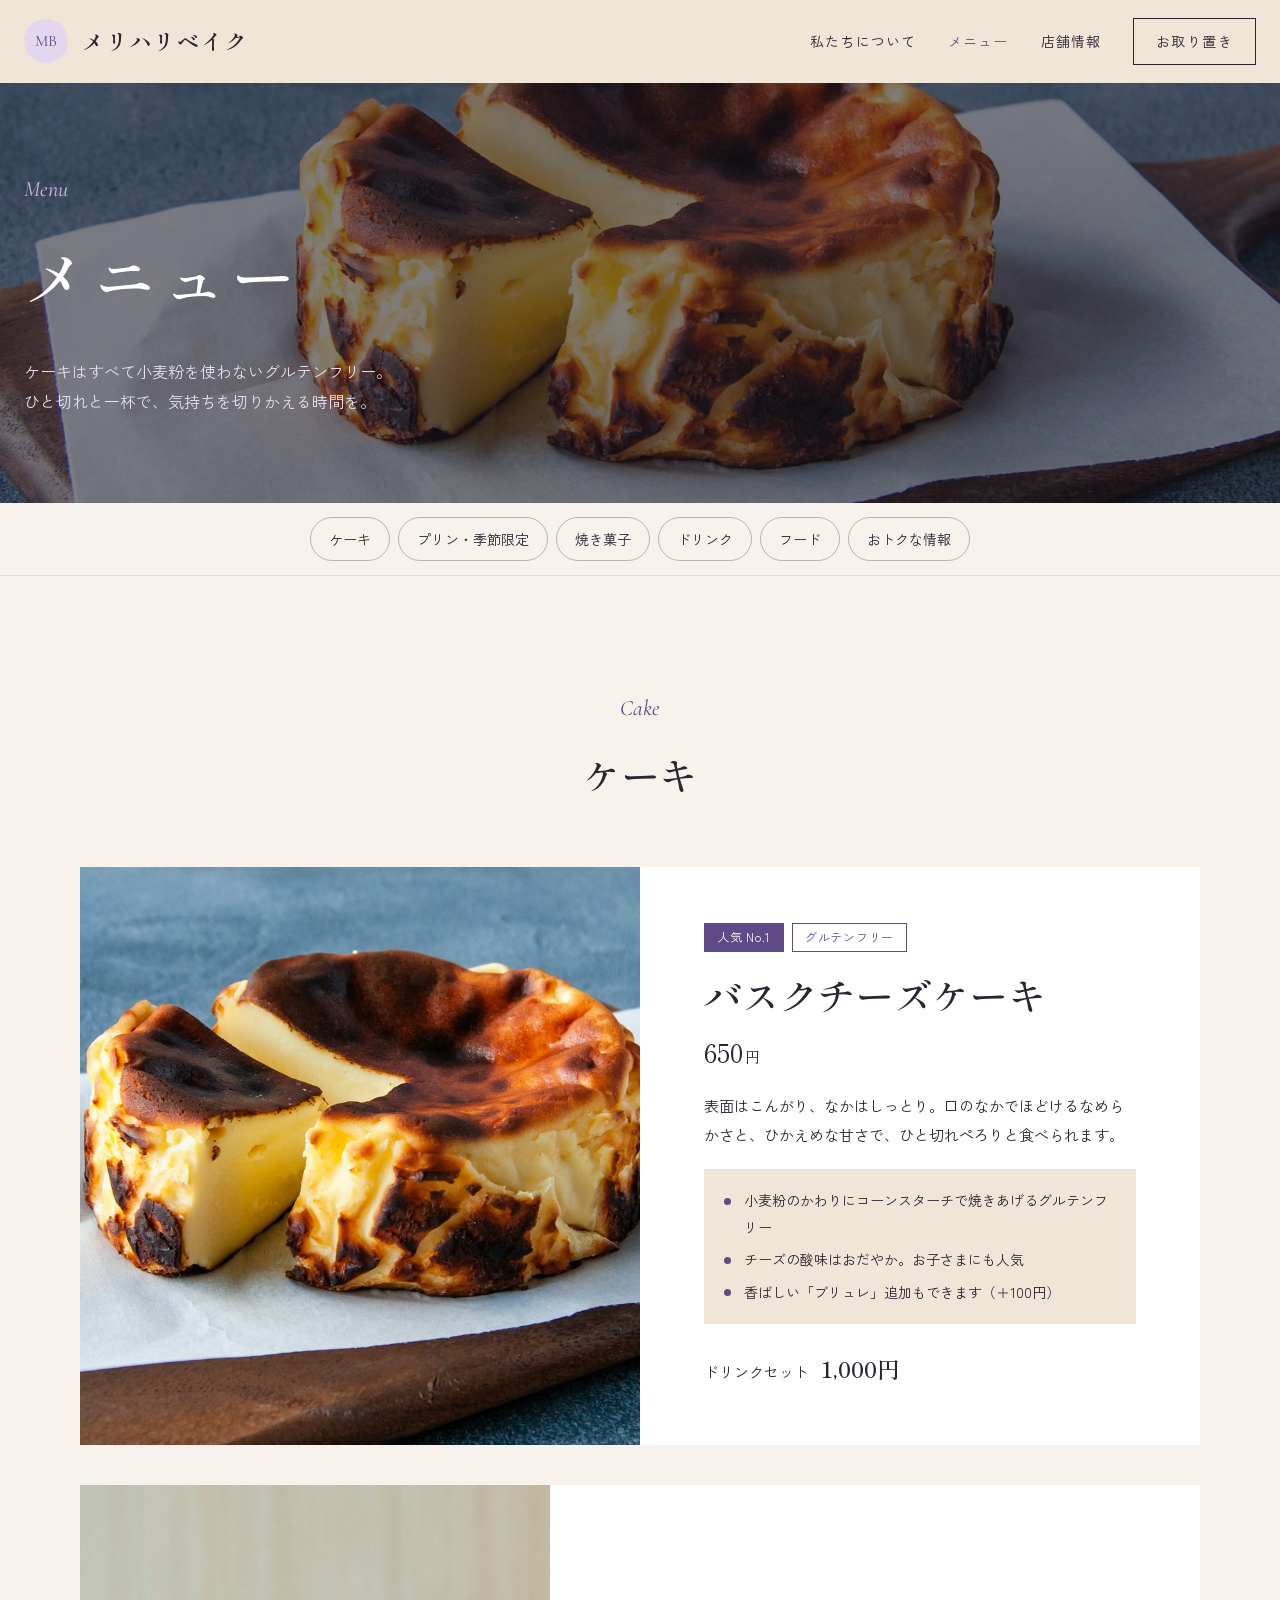
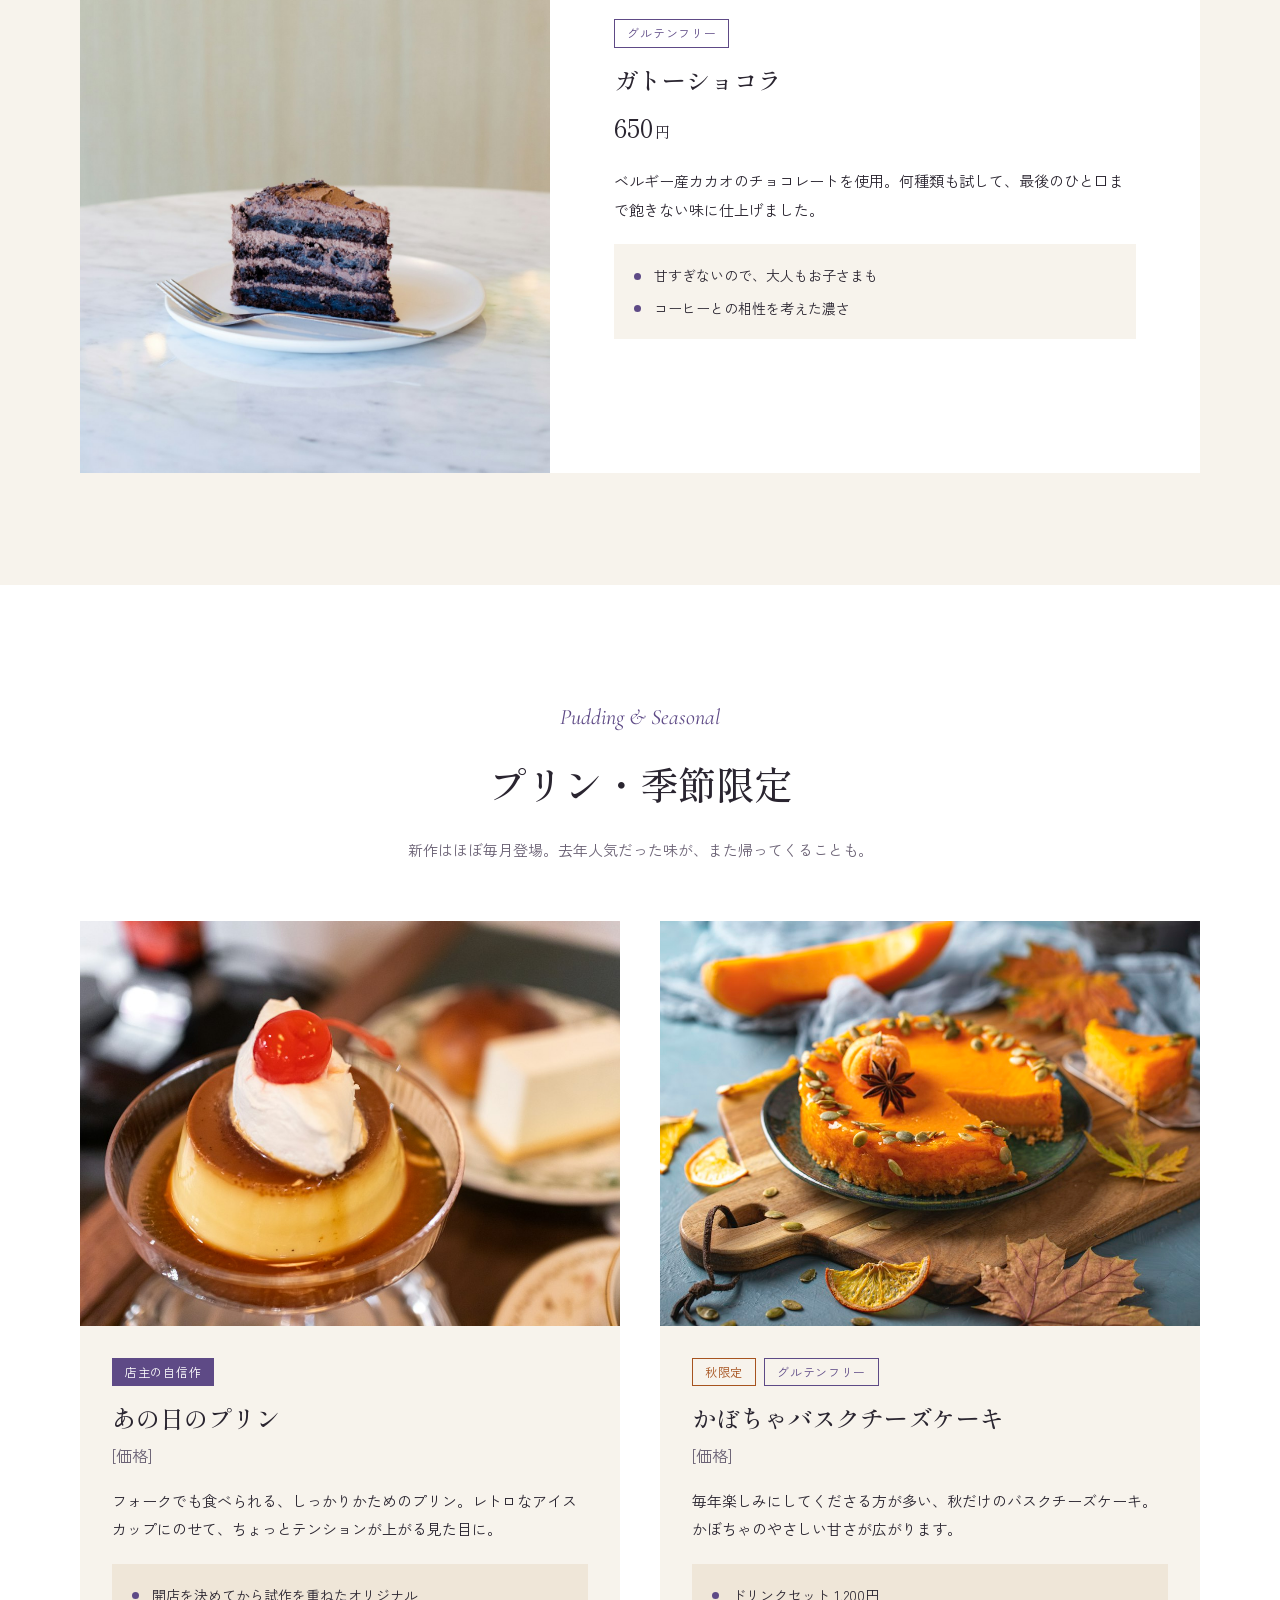
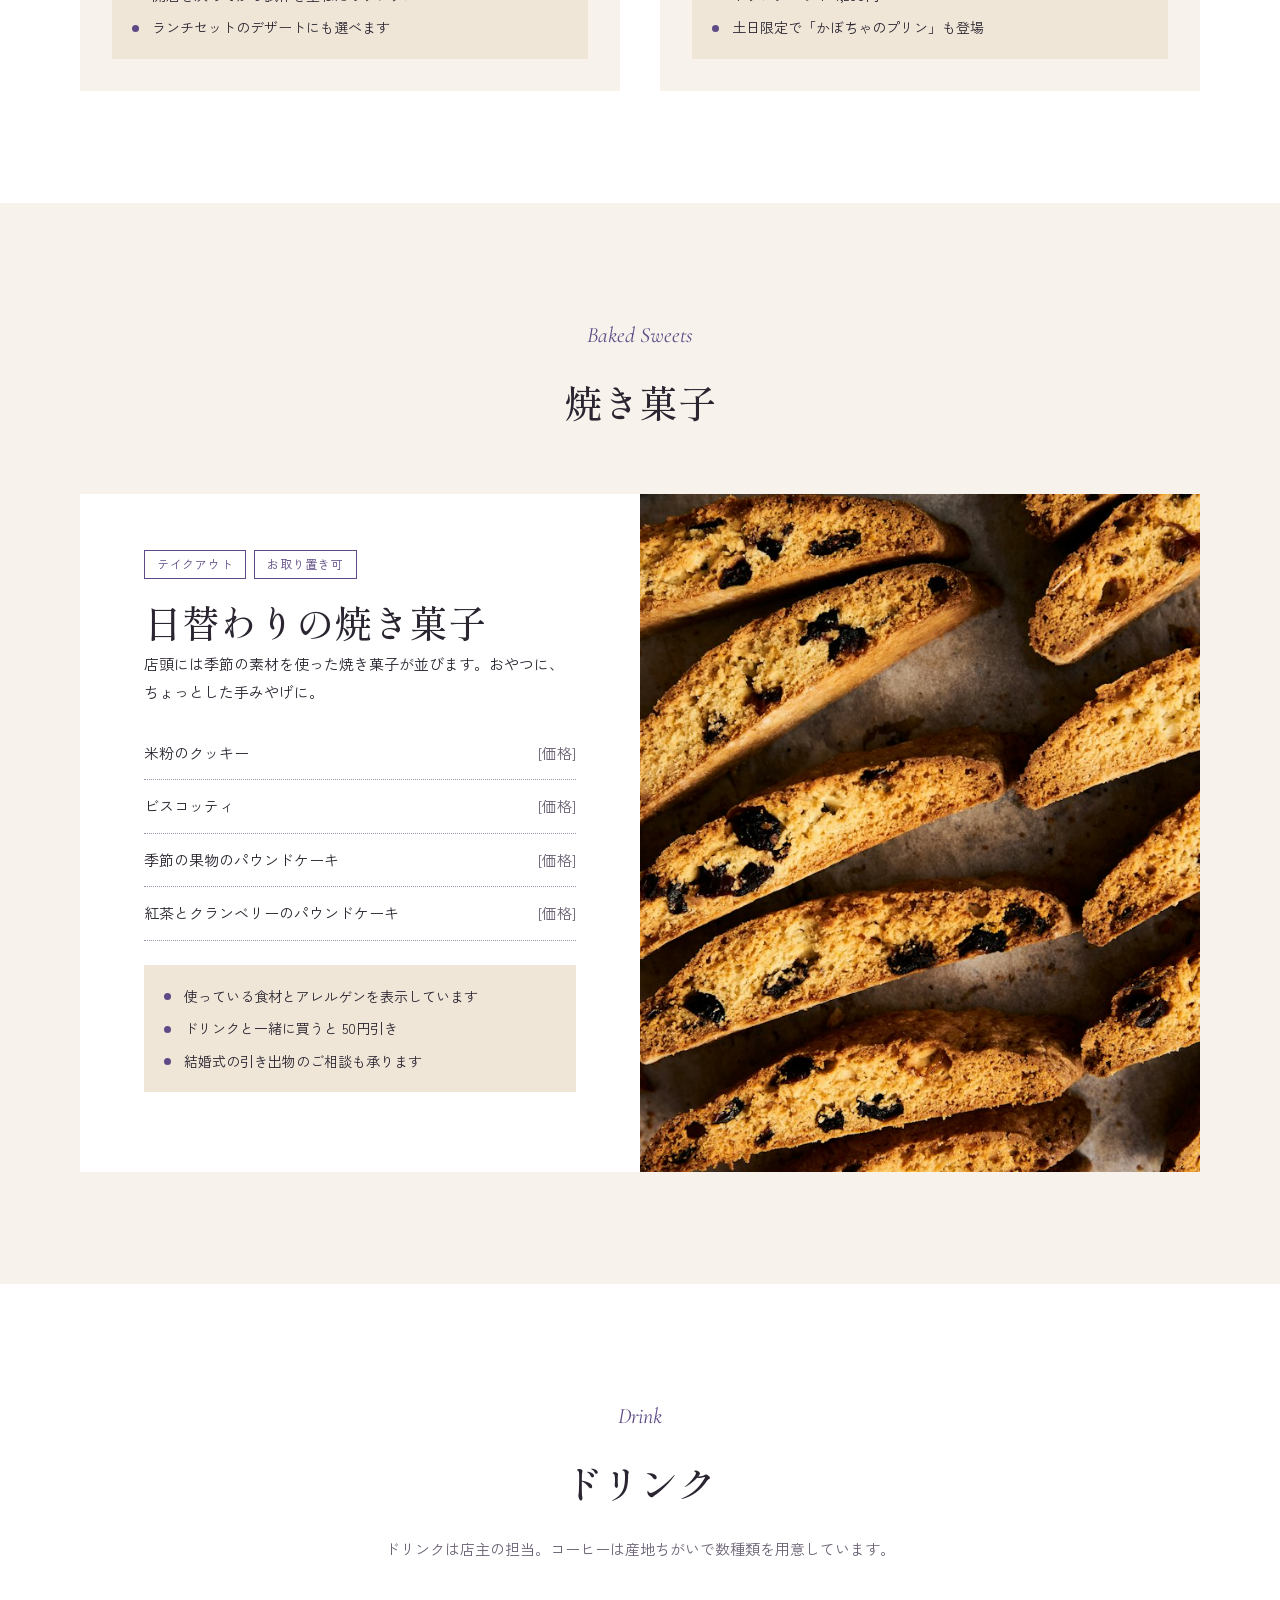
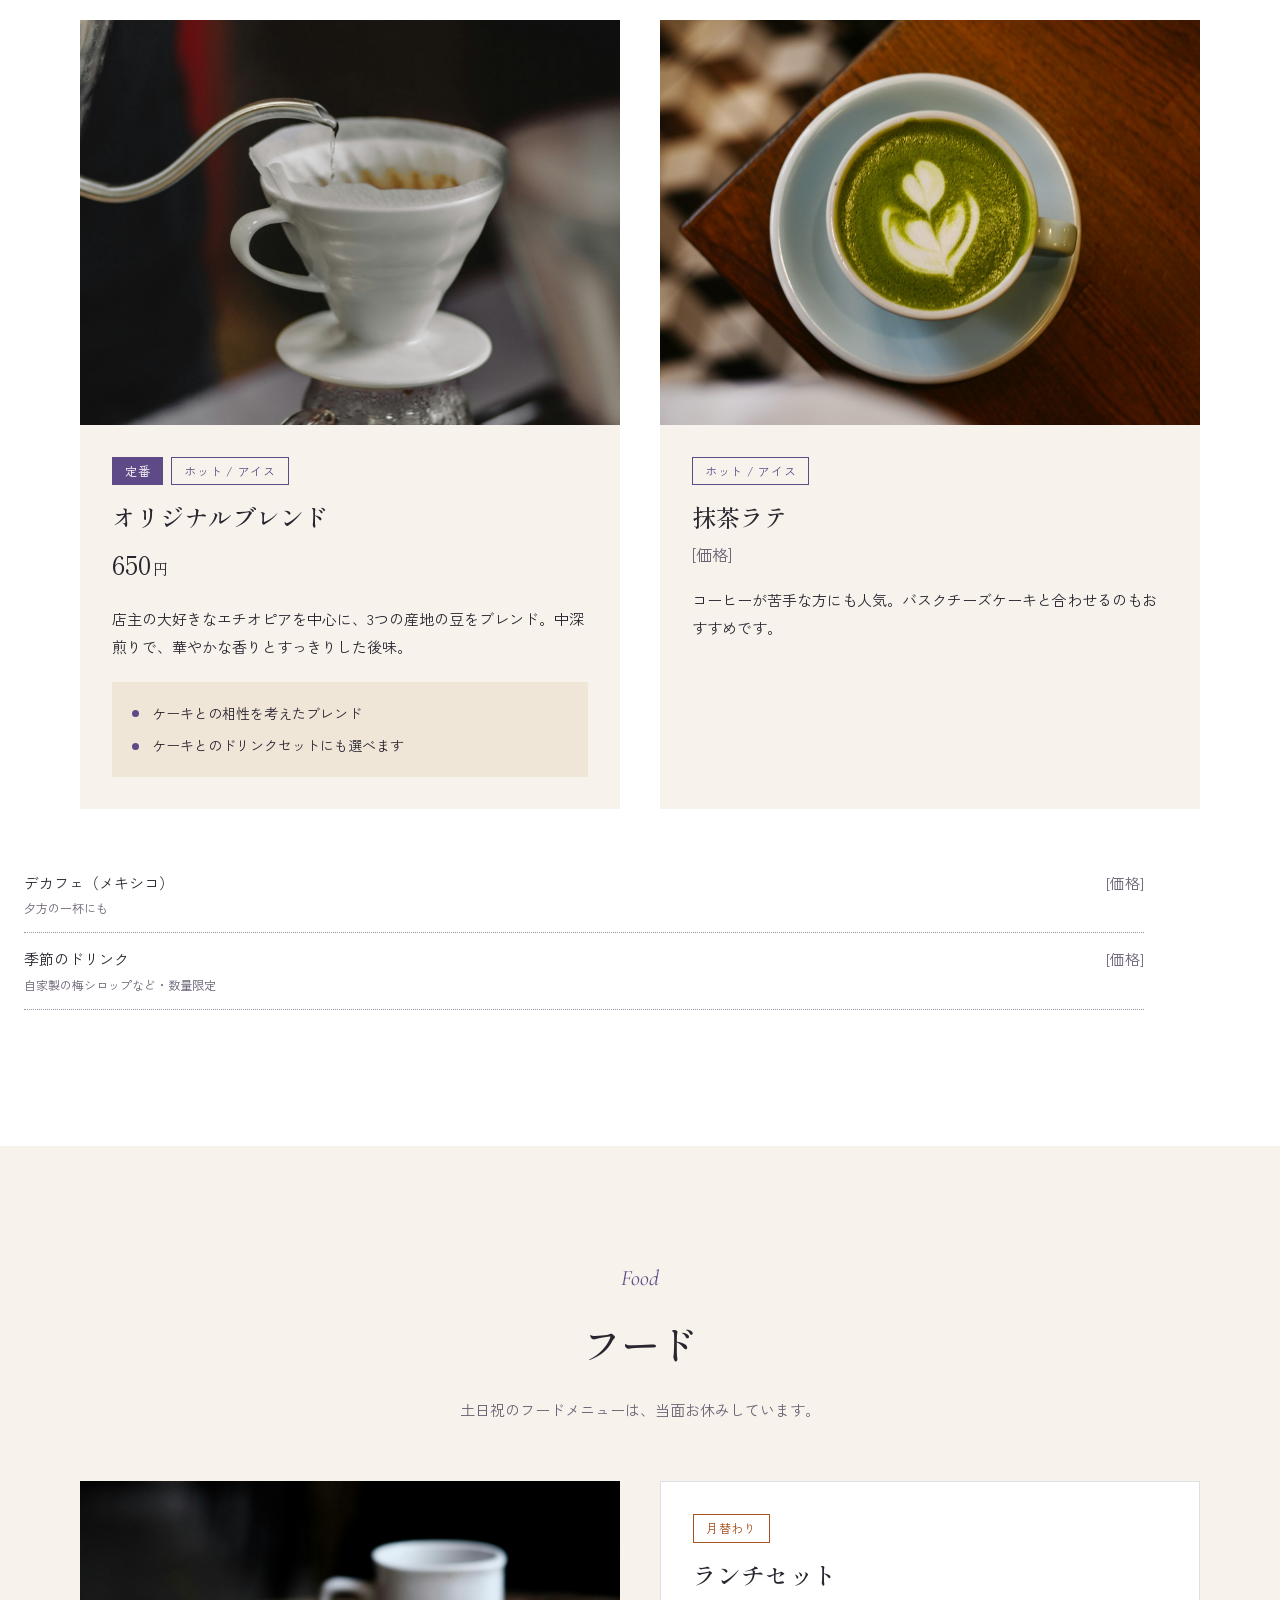
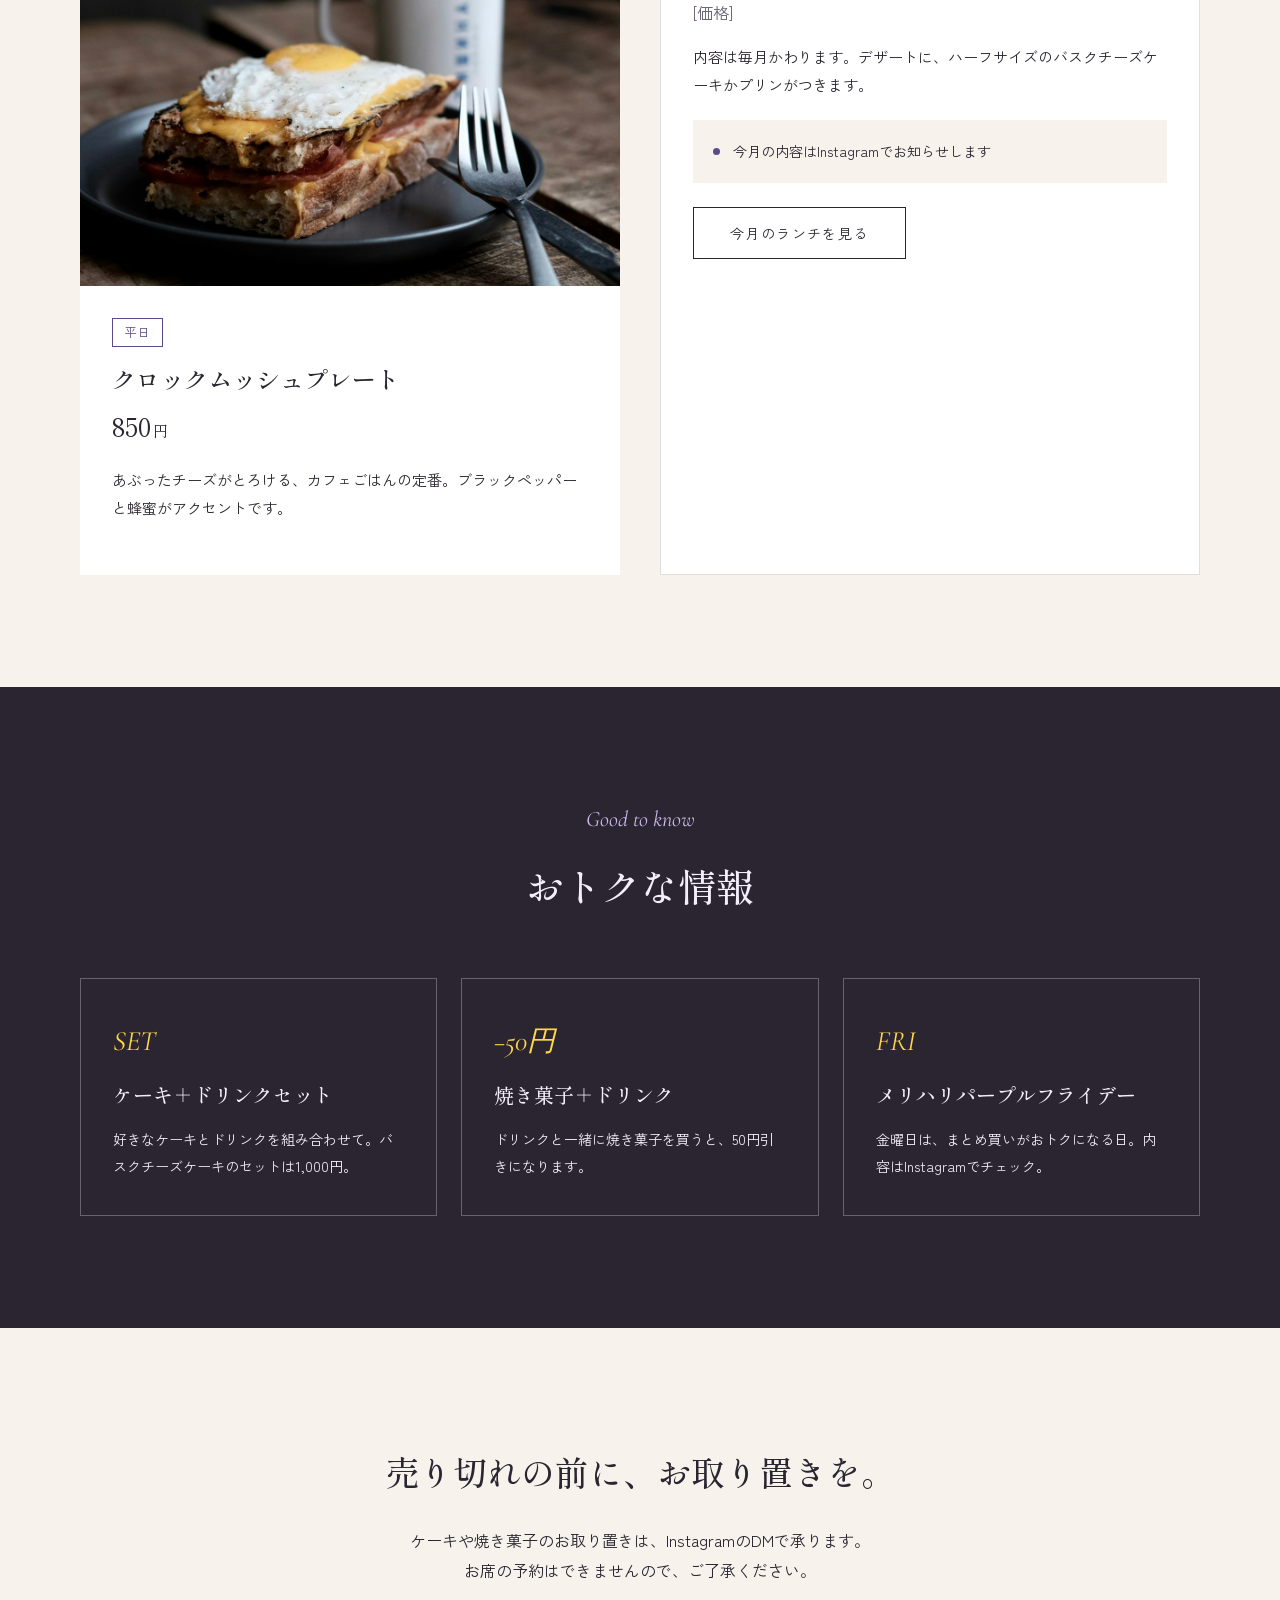
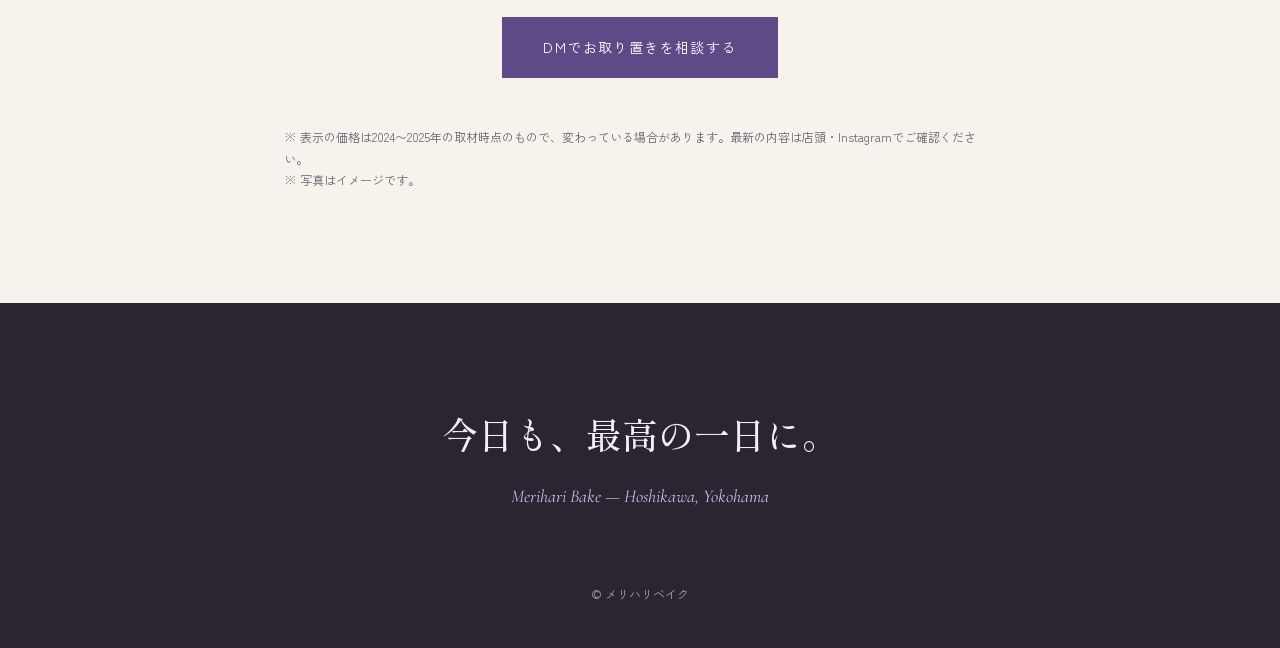
==== commit 089191c4: "menu.html: 写真の読み込みパスを修正" ====
--- a/menu.html
+++ b/menu.html
@@ -32,7 +32,7 @@
 
   <main>
     <section class="page-hero">
-      <img class="page-hero__bg" src="images/cheesecake.jpg" alt="">
+      <img class="page-hero__bg" src="cheesecake.jpg" alt="">
       <div class="page-hero__inner">
         <p class="eyebrow eyebrow--light">Menu</p>
         <h1 class="page-hero__title">メニュー</h1>
@@ -58,7 +58,7 @@
 
       <article class="pickup">
         <div class="pickup__media">
-          <img src="images/cheesecake.jpg" alt="バスクチーズケーキ（参考写真）" loading="lazy">
+          <img src="cheesecake.jpg" alt="バスクチーズケーキ（参考写真）" loading="lazy">
         </div>
         <div class="pickup__body">
           <ul class="tags">
@@ -80,7 +80,7 @@
       <div class="item-grid item-grid--single">
         <article class="item-card">
           <div class="item-card__media">
-            <img src="images/menu/gateau-chocolat.jpg" alt="ガトーショコラ（参考写真）" loading="lazy">
+            <img src="gateau-chocolat.jpg" alt="ガトーショコラ（参考写真）" loading="lazy">
           </div>
           <div class="item-card__body">
             <ul class="tags"><li class="tag">グルテンフリー</li></ul>
@@ -107,7 +107,7 @@
       <div class="item-grid">
         <article class="item-card">
           <div class="item-card__media">
-            <img src="images/menu/pudding.jpg" alt="脚つきグラスにのせたかためのプリン（参考写真）" loading="lazy">
+            <img src="pudding.jpg" alt="脚つきグラスにのせたかためのプリン（参考写真）" loading="lazy">
           </div>
           <div class="item-card__body">
             <ul class="tags"><li class="tag tag--accent">店主の自信作</li></ul>
@@ -123,7 +123,7 @@
 
         <article class="item-card">
           <div class="item-card__media">
-            <img src="images/menu/pumpkin-basque.jpg" alt="かぼちゃのチーズケーキ（参考写真）" loading="lazy">
+            <img src="pumpkin-basque.jpg" alt="かぼちゃのチーズケーキ（参考写真）" loading="lazy">
           </div>
           <div class="item-card__body">
             <ul class="tags">
@@ -151,7 +151,7 @@
 
       <article class="pickup pickup--reverse">
         <div class="pickup__media">
-          <img src="images/menu/baked-sweets.jpg" alt="ビスコッティなどの焼き菓子（参考写真）" loading="lazy">
+          <img src="baked-sweets.jpg" alt="ビスコッティなどの焼き菓子（参考写真）" loading="lazy">
         </div>
         <div class="pickup__body">
           <ul class="tags"><li class="tag">テイクアウト</li><li class="tag">お取り置き可</li></ul>
@@ -183,7 +183,7 @@
       <div class="item-grid">
         <article class="item-card">
           <div class="item-card__media">
-            <img src="images/coffee.jpg" alt="ハンドドリップでコーヒーを淹れる様子（参考写真）" loading="lazy">
+            <img src="coffee.jpg" alt="ハンドドリップでコーヒーを淹れる様子（参考写真）" loading="lazy">
           </div>
           <div class="item-card__body">
             <ul class="tags"><li class="tag tag--accent">定番</li><li class="tag">ホット / アイス</li></ul>
@@ -199,7 +199,7 @@
 
         <article class="item-card">
           <div class="item-card__media">
-            <img src="images/menu/matcha-latte.jpg" alt="抹茶ラテ（参考写真）" loading="lazy">
+            <img src="matcha-latte.jpg" alt="抹茶ラテ（参考写真）" loading="lazy">
           </div>
           <div class="item-card__body">
             <ul class="tags"><li class="tag">ホット / アイス</li></ul>
@@ -227,7 +227,7 @@
       <div class="item-grid">
         <article class="item-card">
           <div class="item-card__media">
-            <img src="images/menu/croque-monsieur.jpg" alt="クロックムッシュ（参考写真）" loading="lazy">
+            <img src="croque-monsieur.jpg" alt="クロックムッシュ（参考写真）" loading="lazy">
           </div>
           <div class="item-card__body">
             <ul class="tags"><li class="tag">平日</li></ul>
